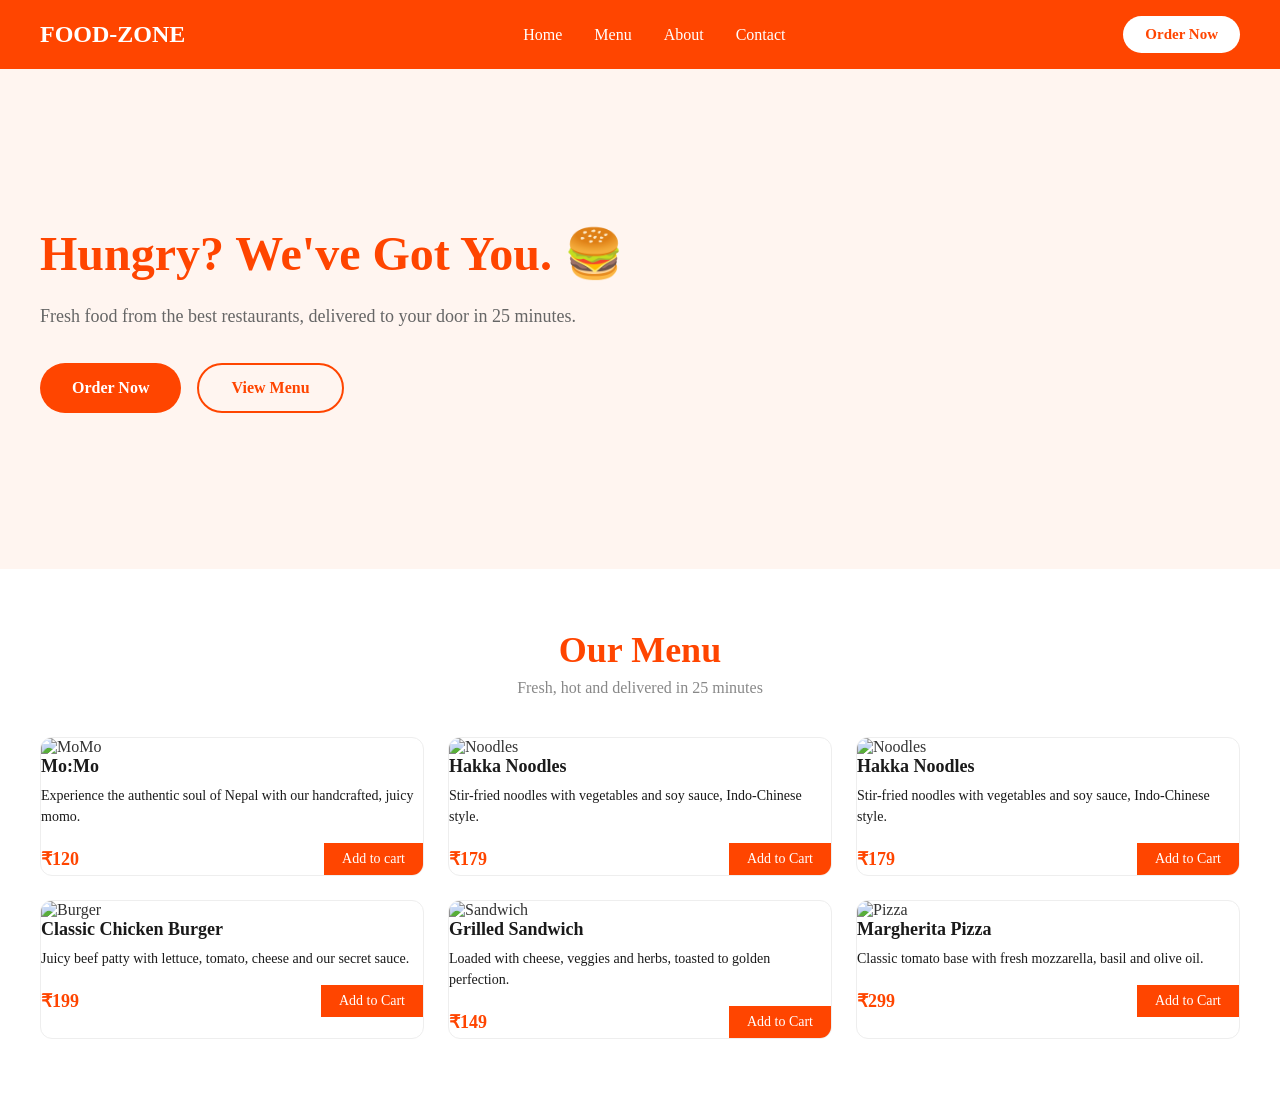
==== index.html @ 961ea73a "Add menu section with responsive food cards" ====
<!DOCTYPE html>
<html lang="en">
<head>
  <meta charset="UTF-8">
  <meta name="viewport" content="width=device-width, initial-scale=1.0">
  <title>Food-Zone</title>
  <link rel="stylesheet" href="css/style.css">
</head>
<body>
  <!--NAVBAR-->
  <nav class="navbar">
    <div class="nav-logo">
      <h1> FOOD-ZONE </h1>
    </div>
    <ul class="nav-links">
      <li><a href="#">Home</a></li>
      <li><a href="#">Menu</a></li>
      <li><a href="#">About</a></li>
      <li><a href="#">Contact</a></li>
    </ul>
    <button class="nav-btn">Order Now</button>
  </nav>
  <!--END NAVBAR-->
  <script src="js/main.js"></script>
<!-- HeroSection -->
<section class="hero">
  <div class="hero-content">
    <h1>Hungry? We've Got You. &#127828;</h1>
    <p>Fresh food from the best restaurants, delivered to your door in 25 minutes.</p>
    <div class="hero-buttons">
      <button class="btn-primary">Order Now</button>
      <button class="btn-secondary">View Menu</button>
    </div>
  </div>
</section>
<!--End Hero-->
<!-- MENU SECTION -->
<section class="menu">
  <div class="menu-header">
    <h2>Our Menu</h2>
    <p>Fresh, hot and delivered in 25 minutes</p>
  </div>

  <div class="menu-grid">

    <div class="card">
      <img src="images\momo.jpeg" alt="MoMo">
      <div class="card-body">
        <h3>Mo:Mo</h3>
        <p>Experience the authentic soul of Nepal with our handcrafted, juicy momo.</p>
        <div class="card-footer">
          <span class="price">₹120</span>
          <button class="card-btn">Add to cart</button>
        </div>
      </div>
    </div>

    <div class="card">
      <img src="images\Vegetable-stir-fry-b669c05.jpg" alt="Noodles">
      <div class="card-body">
        <h3>Hakka Noodles</h3>
        <p>Stir-fried noodles with vegetables and soy sauce, Indo-Chinese style.</p>
        <div class="card-footer">
          <span class="price">₹179</span>
          <button class="card-btn">Add to Cart</button>
        </div>
      </div>
    </div>

    <div class="card">
      <img src="images\One-Pot-Chicken-Alfredo-2.jpg" alt="Noodles">
      <div class="card-body">
        <h3>Hakka Noodles</h3>
        <p>Stir-fried noodles with vegetables and soy sauce, Indo-Chinese style.</p>
        <div class="card-footer">
          <span class="price">₹179</span>
          <button class="card-btn">Add to Cart</button>
        </div>
      </div>
    </div>

    <div class="card">
      <img src="images\Avocado-Chicken-Burgers_9.webp" alt="Burger">
      <div class="card-body">
        <h3>Classic Chicken Burger</h3>
        <p>Juicy beef patty with lettuce, tomato, cheese and our secret sauce.</p>
        <div class="card-footer">
          <span class="price">₹199</span>
          <button class="card-btn">Add to Cart</button>
        </div>
      </div>
    </div>

    <div class="card">
      <img src="images\Veg_Grilled_sandwich.avif" alt="Sandwich">
      <div class="card-body">
        <h3>Grilled Sandwich</h3>
        <p>Loaded with cheese, veggies and herbs, toasted to golden perfection.</p>
        <div class="card-footer">
          <span class="price">₹149</span>
          <button class="card-btn">Add to Cart</button>
        </div>
      </div>
    </div>

    <div class="card">
      <img src="images\mozzarella-pizza-margherita-FT-RECIPE0621-11fa41ceb1a5465d9036a23da87dd3d4.jpg" alt="Pizza">
      <div class="card-body">
        <h3>Margherita Pizza</h3>
        <p>Classic tomato base with fresh mozzarella, basil and olive oil.</p>
        <div class="card-footer">
          <span class="price">₹299</span>
          <button class="card-btn">Add to Cart</button>
        </div>
      </div>
    </div>

</section>
</body>
</html>
---- css/style.css ----
/*-- RESET & BASE--*/
* {
  margin: 0;
  padding: 0;
  box-sizing: border-box;
  font-family: 'Times New Roman', Times, serif;
}
body {
  background-color: #fff;
  color: #333;
}
/*--NAVBAR--*/
.navbar {
  display: flex;
  justify-content: space-between;
  align-items: center;
  padding: 16px 40px;
  background-color: #ff4500;
  box-shadow: 0 2px 8px rgba(0,0,0,0.15);
}
.nav-logo h1{
  color:#fff;
  font-size: 24px;
}
.nav-links{
  list-style: none;
  display: flex;
  gap: 32px;
}
.nav-links a{
  text-decoration: none;
  color: #fff;
  font-size: 16px;
  font-weight: 500;
}
.nav-links a:hover {
  color:#d0fdff;
}
.nav-btn{
  background-color: #fff;
  color: #ff4500;
  border: none;
  padding: 10px 22px;
  border-radius: 25px;
  font-size: 15px;
  font-weight: 700;
  cursor: pointer;
}
.nav-btn:hover{
  background-color: #ffe0d0;
}
/*--Hero Section--*/
.hero{
  background-color: #fff5f0;
  padding: 80px 40px;
  display: flex;
  align-items: center;
  min-height: 500px;
}
.hero-content {
  max-width: 600px;
}
.hero-content h1{
  font-size: 48px;
  color: #ff4500;
  line-height: 1.2;
  margin-bottom: 20px;
}
.hero-content p{
  font-size: 18px;
  color: #666;
  line-height: 1.6;
  margin-bottom: 32px;
}
.hero-buttons{
  display: flex;
  gap: 16px;
  flex-wrap: wrap;
}
.btn-primary{
  background-color: #ff4500;
  color: #fff;
  border: none;
  padding: 14px 32px;
  border-radius: 25px;
  font-size: 16px;
  font-weight: 700;
  cursor: pointer;
}
.btn-primary:hover{
  background-color:#e03d00;
}
.btn-secondary{                               
  background-color: transparent;
  color: #ff4500;
  border: 2px solid #ff4500;
  padding: 14px 32px;                     
  border-radius: 25px;
  font-size: 16px;
  font-weight: 700;
  cursor: pointer;
}
.btn-secondary:hover{
  background-color: #ff4500;
  color: #fff;
}

/* Menu Section */
.menu {
  padding: 60px 40px;
  background-color: #fff;
}

/* Section heading in center */
.menu-header {
  text-align: center;
  margin-bottom: 40px;
}
.menu-header h2{
  font-size: 36px;
  color: #ff4500;
  margin-bottom: 8px;
}
.menu-header p{
  font-size: 16px;
  color:  #888;
}

/* Grid — 3 cards per row */
.menu-grid{
  display: grid;
  grid-template-columns: repeat(3, 1fr);
  gap: 24px;
  /*
    gap: 24px adds space 
    between cards both 
    horizontally and vertically
  */
}

/* Individual card */
.card{
  border: 1px solid #eee;
  border-radius: 12px;
  overflow: hidden;
  /*
    overflow:hidden is important!
    It makes sure the image doesn't
    bleed outside the rounded corners
  */
  transition: transform 0.2s, box-shadow 0.2s;
  /*
    makes the hover 
    smooth instead of instant
  */
}
.card:hover {
  transform: translateY(-6px);
  box-shadow: 0 12px 28px rgba(0,0,0,0.1);
}
.card img {
  width: 100%;
  height: 200px;
  object-fit: cover;
  /*
    object-fit: cover is like 
    background-size: cover but for <img>
    It fills the space without stretching
  */
}
.card body{
  padding: 16px;
}
.card-body h3{
  font-size: 18px;
  color: #1a1a1a;
  margin-bottom: 8px;
}
.card-body p{
  font-size: 14px;
  color: #1a1a1a;
  line-height: 1.5;
  margin-bottom: 16px;
}
/* Price and button sit side by side */
.card-footer {
  display: flex;
  justify-content: space-between;
  align-items: center;
}
.price {
  font-size:18px;
  font-weight: 700;
  color:#ff4500;
}
.card-btn {
  background-color:  #ff4500;
  color: #fff;
  border: none;
  padding: 8px 18px;
  font-size: 14px;
  font-weight: 600
  border-radius: 20px;
  cursor: pointer;
}
.card-btn:hover {
  background-color: #e03d00;
}
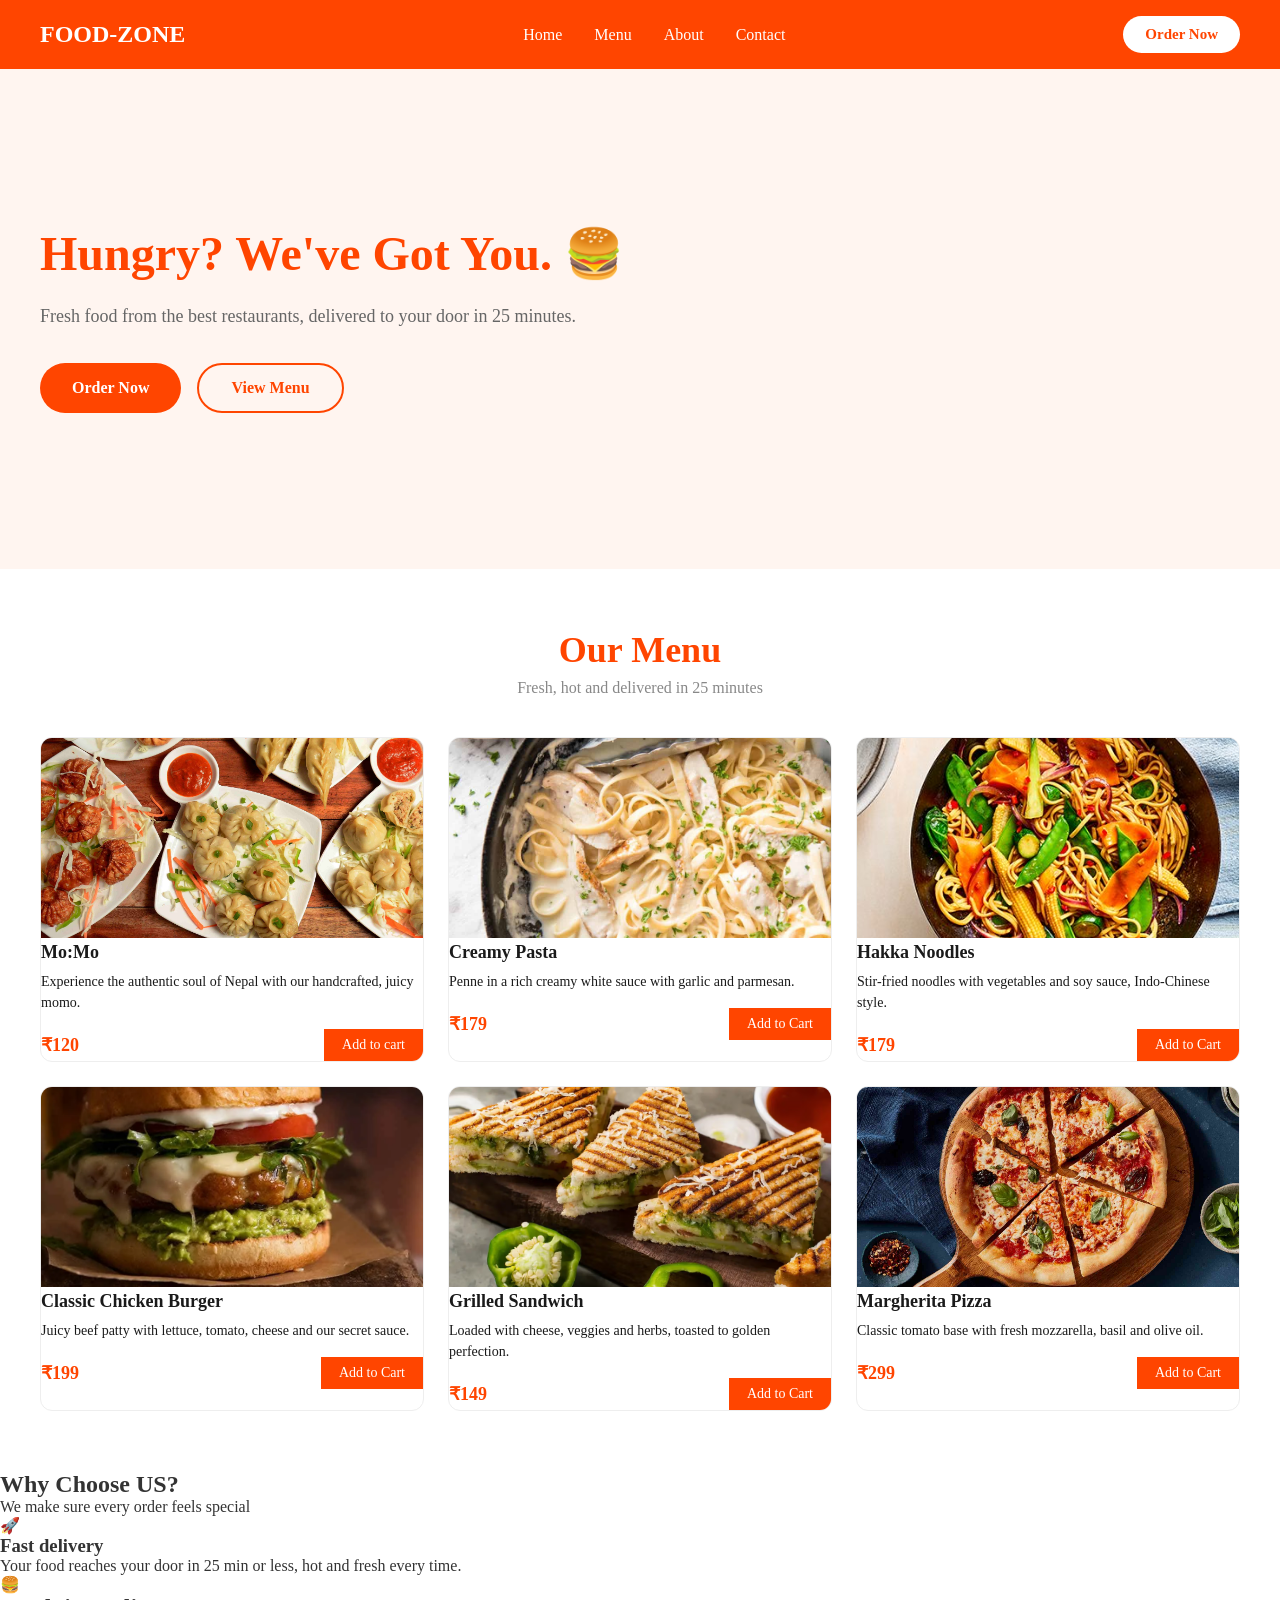
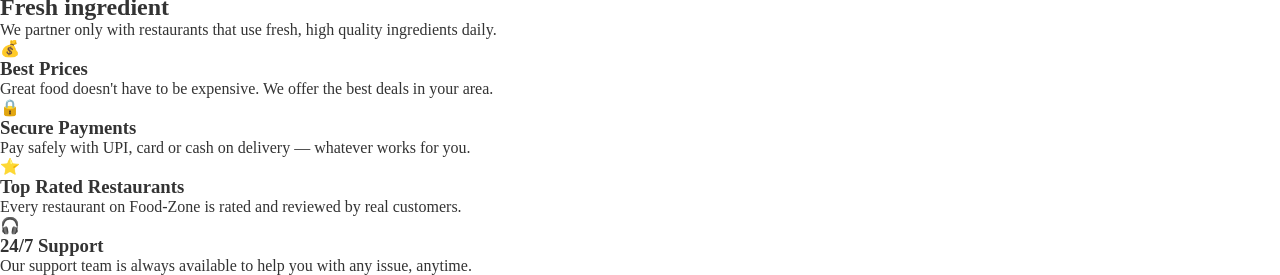
==== commit 36f0946a: "Changes on html src of image" ====
--- a/index.html
+++ b/index.html
@@ -56,7 +56,19 @@
     </div>
 
     <div class="card">
-      <img src="images\Vegetable-stir-fry-b669c05.jpg" alt="Noodles">
+      <img src="images\creamy Pasta.jpg" alt="Noodles">
+      <div class="card-body">
+        <h3>Creamy Pasta</h3>
+        <p>Penne in a rich creamy white sauce with garlic and parmesan.</p>
+        <div class="card-footer">
+          <span class="price">₹179</span>
+          <button class="card-btn">Add to Cart</button>
+        </div>
+      </div>
+    </div>
+
+    <div class="card">
+      <img src="images\hakka Noodles.jpg" alt="Noodles">
       <div class="card-body">
         <h3>Hakka Noodles</h3>
         <p>Stir-fried noodles with vegetables and soy sauce, Indo-Chinese style.</p>
@@ -68,19 +80,7 @@
     </div>
 
     <div class="card">
-      <img src="images\One-Pot-Chicken-Alfredo-2.jpg" alt="Noodles">
-      <div class="card-body">
-        <h3>Hakka Noodles</h3>
-        <p>Stir-fried noodles with vegetables and soy sauce, Indo-Chinese style.</p>
-        <div class="card-footer">
-          <span class="price">₹179</span>
-          <button class="card-btn">Add to Cart</button>
-        </div>
-      </div>
-    </div>
-
-    <div class="card">
-      <img src="images\Avocado-Chicken-Burgers_9.webp" alt="Burger">
+      <img src="images\burger.jpeg" alt="Burger">
       <div class="card-body">
         <h3>Classic Chicken Burger</h3>
         <p>Juicy beef patty with lettuce, tomato, cheese and our secret sauce.</p>
@@ -92,7 +92,7 @@
     </div>
 
     <div class="card">
-      <img src="images\Veg_Grilled_sandwich.avif" alt="Sandwich">
+      <img src="images\sandwich.jpeg" alt="Sandwich">
       <div class="card-body">
         <h3>Grilled Sandwich</h3>
         <p>Loaded with cheese, veggies and herbs, toasted to golden perfection.</p>
@@ -104,7 +104,7 @@
     </div>
 
     <div class="card">
-      <img src="images\mozzarella-pizza-margherita-FT-RECIPE0621-11fa41ceb1a5465d9036a23da87dd3d4.jpg" alt="Pizza">
+      <img src="images\pizza.jpeg" alt="Pizza">
       <div class="card-body">
         <h3>Margherita Pizza</h3>
         <p>Classic tomato base with fresh mozzarella, basil and olive oil.</p>
@@ -114,7 +114,53 @@
         </div>
       </div>
     </div>
+</section>
+<!--FEATURES SECTION-->
+  <section class="features">
+    <div class="features-header">
+      <h2>Why Choose US?</h2>
+      <p>We make sure every order feels special</p>
+    </div>
 
-</section>
+    <div class="features-grid">
+
+      <div class="features-box">
+        <div class="features-icon">🚀</div>
+        <h3>Fast delivery</h3>
+        <p>Your food reaches your door in 25 min or less, hot and fresh every time.</p>
+      </div>
+
+      <div class="features-box">
+        <div class="features-icon">🍔</div>
+        <h2>Fresh ingredient</h2>
+        <p>We partner only with restaurants that use fresh, high quality ingredients daily.</p>
+      </div>
+      
+    <div class="feature-box">
+      <div class="feature-icon">💰</div>
+      <h3>Best Prices</h3>
+      <p>Great food doesn't have to be expensive. We offer the best deals in your area.</p>
+    </div>
+
+    <div class="feature-box">
+      <div class="feature-icon">🔒</div>
+      <h3>Secure Payments</h3>
+      <p>Pay safely with UPI, card or cash on delivery — whatever works for you.</p>
+    </div>
+
+    <div class="feature-box">
+      <div class="feature-icon">⭐</div>
+      <h3>Top Rated Restaurants</h3>
+      <p>Every restaurant on Food-Zone is rated and reviewed by real customers.</p>
+    </div>
+    
+    <div class="feature-box">
+      <div class="feature-icon">🎧</div>
+      <h3>24/7 Support</h3>
+      <p>Our support team is always available to help you with any issue, anytime.</p>
+    </div>
+
+    </div>
+  </section>
 </body>
 </html> 
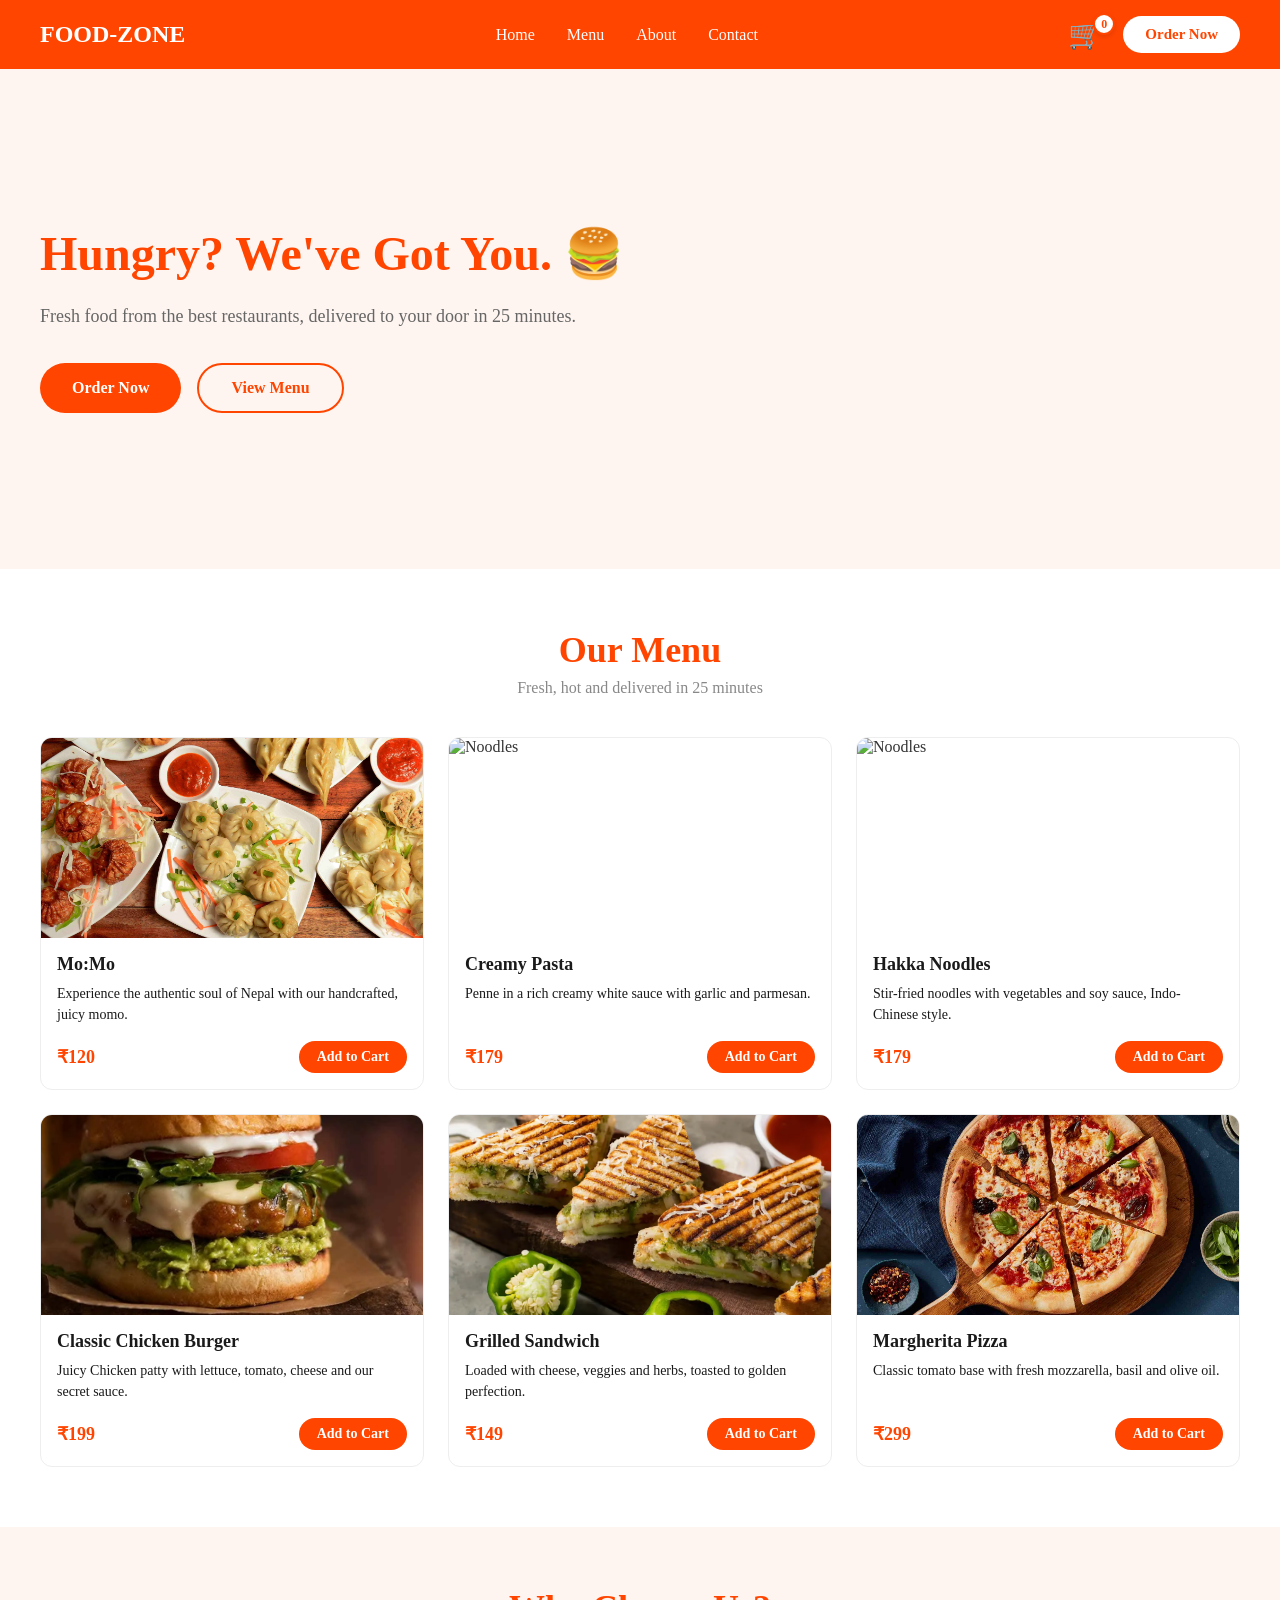
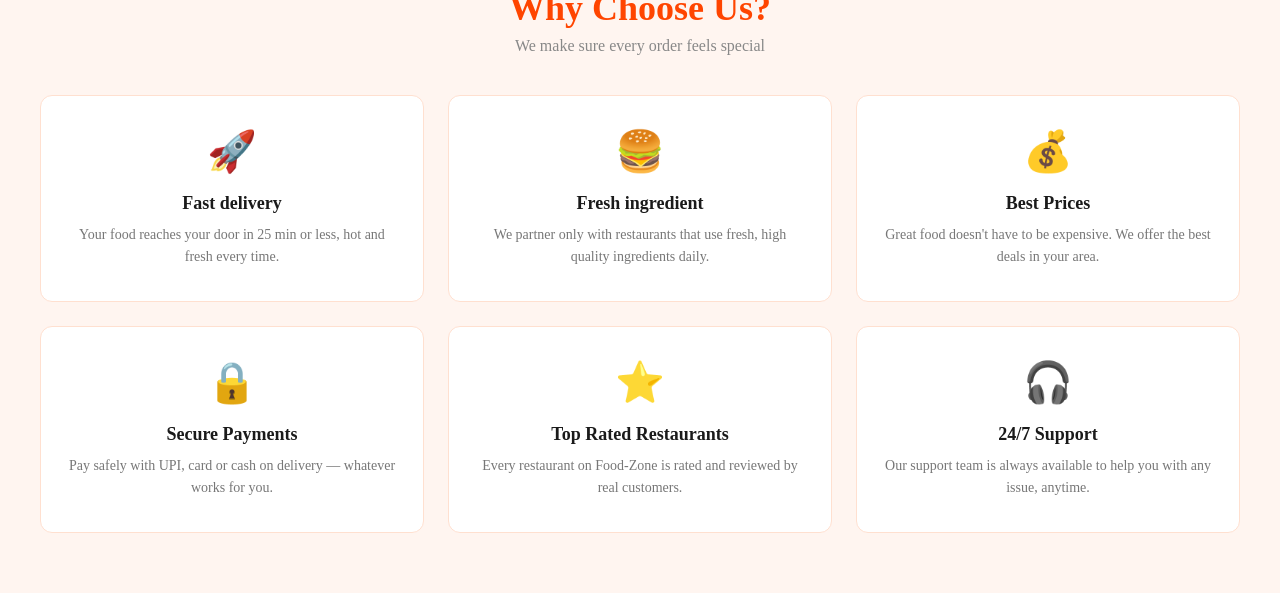
==== commit 8ef25016: "Added Cart Icon and fixed responsive issue" ====
--- a/index.html
+++ b/index.html
@@ -18,10 +18,16 @@
       <li><a href="#">About</a></li>
       <li><a href="#">Contact</a></li>
     </ul>
-    <button class="nav-btn">Order Now</button>
+    <div class="nav-actions">
+      <div class="nav-cart">
+        <span class="cart-icon">🛒</span>
+        <span class="cart-count">0</span>
+      </div>
+      <button class="nav-btn">Order Now</button>
+    </div>
   </nav>
   <!--END NAVBAR-->
-  <script src="js/main.js"></script>
+
 <!-- HeroSection -->
 <section class="hero">
   <div class="hero-content">
@@ -44,19 +50,19 @@
   <div class="menu-grid">
 
     <div class="card">
-      <img src="images\momo.jpeg" alt="MoMo">
+      <img src="images/momo.jpeg" alt="MoMo">
       <div class="card-body">
         <h3>Mo:Mo</h3>
         <p>Experience the authentic soul of Nepal with our handcrafted, juicy momo.</p>
         <div class="card-footer">
           <span class="price">₹120</span>
-          <button class="card-btn">Add to cart</button>
+          <button class="card-btn">Add to Cart</button>
         </div>
       </div>
     </div>
 
     <div class="card">
-      <img src="images\creamy Pasta.jpg" alt="Noodles">
+      <img src="images/Creamy-Pasta.jpg" alt="Noodles">
       <div class="card-body">
         <h3>Creamy Pasta</h3>
         <p>Penne in a rich creamy white sauce with garlic and parmesan.</p>
@@ -68,7 +74,7 @@
     </div>
 
     <div class="card">
-      <img src="images\hakka Noodles.jpg" alt="Noodles">
+      <img src="images/Hakka-Noodles.jpg" alt="Noodles">
       <div class="card-body">
         <h3>Hakka Noodles</h3>
         <p>Stir-fried noodles with vegetables and soy sauce, Indo-Chinese style.</p>
@@ -80,10 +86,10 @@
     </div>
 
     <div class="card">
-      <img src="images\burger.jpeg" alt="Burger">
+      <img src="images/burger.jpeg" alt="Burger">
       <div class="card-body">
         <h3>Classic Chicken Burger</h3>
-        <p>Juicy beef patty with lettuce, tomato, cheese and our secret sauce.</p>
+        <p>Juicy Chicken patty with lettuce, tomato, cheese and our secret sauce.</p>
         <div class="card-footer">
           <span class="price">₹199</span>
           <button class="card-btn">Add to Cart</button>
@@ -92,7 +98,7 @@
     </div>
 
     <div class="card">
-      <img src="images\sandwich.jpeg" alt="Sandwich">
+      <img src="images/sandwich.jpeg" alt="Sandwich">
       <div class="card-body">
         <h3>Grilled Sandwich</h3>
         <p>Loaded with cheese, veggies and herbs, toasted to golden perfection.</p>
@@ -104,7 +110,7 @@
     </div>
 
     <div class="card">
-      <img src="images\pizza.jpeg" alt="Pizza">
+      <img src="images/pizza.jpeg" alt="Pizza">
       <div class="card-body">
         <h3>Margherita Pizza</h3>
         <p>Classic tomato base with fresh mozzarella, basil and olive oil.</p>
@@ -114,25 +120,26 @@
         </div>
       </div>
     </div>
+  </div> 
 </section>
 <!--FEATURES SECTION-->
   <section class="features">
     <div class="features-header">
-      <h2>Why Choose US?</h2>
+      <h2>Why Choose Us?</h2>
       <p>We make sure every order feels special</p>
     </div>
 
     <div class="features-grid">
 
-      <div class="features-box">
-        <div class="features-icon">🚀</div>
+      <div class="feature-box">
+        <div class="feature-icon">🚀</div>
         <h3>Fast delivery</h3>
         <p>Your food reaches your door in 25 min or less, hot and fresh every time.</p>
       </div>
 
-      <div class="features-box">
-        <div class="features-icon">🍔</div>
-        <h2>Fresh ingredient</h2>
+      <div class="feature-box">
+        <div class="feature-icon">🍔</div>
+        <h3>Fresh ingredient</h3>
         <p>We partner only with restaurants that use fresh, high quality ingredients daily.</p>
       </div>
       
@@ -162,5 +169,6 @@
 
     </div>
   </section>
+  <script src="js/main.js"></script>
 </body>
 </html> 
--- a/css/style.css
+++ b/css/style.css
@@ -49,6 +49,44 @@
 }
 .nav-btn:hover{
   background-color: #ffe0d0;
+}
+/* Cart icon in navbar */
+.nav-actions {
+  display: flex;
+  align-items: center;
+  gap: 20px;               /* comfortable space between cart and button */
+}
+
+.nav-cart {
+  position: relative;       /* anchor for absolute badge */
+  display: flex;
+  align-items: center;
+  cursor: pointer;
+}
+
+.cart-icon {
+  font-size: 28px;          /* larger, more prominent basket */
+  line-height: 1;
+}
+
+.cart-count {
+  position: absolute;
+  top: -8px;
+  right: -12px;
+  background-color: #fff;
+  color: #ff4500;
+  font-size: 12px;
+  font-weight: 700;
+  min-width: 22px;
+  height: 22px;
+  padding: 0 5px;
+  border-radius: 50%;       /* perfect circle */
+  display: flex;
+  align-items: center;
+  justify-content: center;
+  box-shadow: 0 2px 4px rgba(0, 0, 0, 0.1);
+  border: 2px solid #ff4500; /* ties in with brand color */
+  line-height: 1;
 }
 /*--Hero Section--*/
 .hero{
@@ -140,21 +178,16 @@
 }
 
 /* Individual card */
-.card{
+.card {
+  display: flex;
+  flex-direction: column;
+  height: 100%;          /* ensures all cards stretch to same height in grid row */
   border: 1px solid #eee;
   border-radius: 12px;
   overflow: hidden;
-  /*
-    overflow:hidden is important!
-    It makes sure the image doesn't
-    bleed outside the rounded corners
-  */
   transition: transform 0.2s, box-shadow 0.2s;
-  /*
-    makes the hover 
-    smooth instead of instant
-  */
-}
+}
+
 .card:hover {
   transform: translateY(-6px);
   box-shadow: 0 12px 28px rgba(0,0,0,0.1);
@@ -169,7 +202,11 @@
     It fills the space without stretching
   */
 }
-.card body{
+/* Let the card body take up remaining space and push footer down */
+.card-body {
+  display: flex;
+  flex-direction: column;
+  flex: 1;               /* expands to fill leftover vertical space */
   padding: 16px;
 }
 .card-body h3{
@@ -177,17 +214,20 @@
   color: #1a1a1a;
   margin-bottom: 8px;
 }
-.card-body p{
+/* Description paragraph can grow, but footer stays at bottom */
+.card-body p {
+  flex: 1;               /* allows paragraph to expand, pushing footer to end */
   font-size: 14px;
   color: #1a1a1a;
   line-height: 1.5;
   margin-bottom: 16px;
 }
-/* Price and button sit side by side */
+/* Footer stays anchored at bottom */
 .card-footer {
   display: flex;
   justify-content: space-between;
   align-items: center;
+  margin-top: auto;       /* extra safety to keep at bottom */
 }
 .price {
   font-size:18px;
@@ -200,10 +240,151 @@
   border: none;
   padding: 8px 18px;
   font-size: 14px;
-  font-weight: 600
+  font-weight: 600;
   border-radius: 20px;
   cursor: pointer;
 }
 .card-btn:hover {
   background-color: #e03d00;
 }
+/*Features- Section */
+.features {
+  background-color: #fff5f0;
+  padding: 60px 40px;
+}
+.features-header {
+  text-align: center;
+  margin-bottom: 40px;
+}
+.features-header h2 {
+  font-size: 36px;
+  color:  #ff4500;
+  margin-bottom: 8px;
+}
+.features-header p{
+  font-size: 16px;
+  color: #888;
+}
+/* Grid — 3 feature boxes per row */
+.features-grid {
+  display: grid;
+  grid-template-columns: repeat(3, 1fr);
+  gap:24px;
+}
+/* Individual feature box */
+.feature-box{
+  background-color:#fff;
+  border-radius: 12px;
+  padding: 32px 24px;
+  text-align: center;
+  border: 1px solid #ffe0d0;
+  transition: transform 0.2s, box-shadow 0.2s;
+}
+.feature-box:hover {
+  transform: translateY(-6px);
+  box-shadow: 0px 12px 28px rgba(0,0,0,0.08);
+}
+/* Big emoji icon */
+.feature-icon {
+  font-size: 40px;
+  margin-bottom: 18px;
+}
+.feature-box h3{
+  font-size: 18px;
+  color: #1a1a1a;
+  margin-bottom: 10px;
+  font-weight: 700;
+}
+.feature-box p{
+  font-size: 14px;
+  line-height: 1.6;
+  color: #777;
+}
+/* =============================================
+   RESPONSIVE — ALL MEDIA QUERIES IN ONE PLACE
+============================================= */
+/* TABLET */
+@media (max-width: 1024px) {
+
+  /* tighten navbar padding on smaller screens */
+  .navbar { padding: 14px 24px; }
+  .nav-links { gap: 20px; }
+  .nav-cart {
+    display: flex;  /* keep cart visible on mobile even when nav links hide */
+  }
+  .cart-icon {
+    font-size: 20px;  /* slightly smaller on mobile */
+  }
+  
+  /* reduce hero padding and font size */
+  .hero { padding: 60px 30px; }
+  .hero-content h1 { font-size: 38px; }
+
+  /* menu becomes 2 columns instead of 3 */
+  .menu { padding: 50px 30px; }
+  .menu-grid { grid-template-columns: repeat(2, 1fr); }
+
+  /* features becomes 2 columns instead of 3 */
+  .features { padding: 50px 30px; }
+  .features-grid { grid-template-columns: repeat(2, 1fr); }
+}
+
+
+/* MOBILE */
+@media (max-width: 768px) {
+
+  /* less padding on navbar */
+  .navbar { padding: 14px 20px; }
+
+  /* hide nav links on mobile — no space for them */
+  .nav-links { display: none; }
+  .nav-btn { display: none; }
+  .nav-logo h1 { font-size: 20px; }
+
+  /* hero gets smaller padding and font */
+  .hero { padding: 50px 20px; min-height: auto; }
+  .hero-content h1 { font-size: 30px; }
+  .hero-content p { font-size: 15px; }
+
+  /* buttons stack vertically instead of side by side */
+  .hero-buttons { flex-direction: column; gap: 12px; }
+  .btn-primary, .btn-secondary { width: 100%; text-align: center; }
+
+  /* menu becomes 1 column */
+  .menu { padding: 40px 20px; }
+  .menu-header h2 { font-size: 26px; }
+  .menu-grid { grid-template-columns: 1fr; }
+
+  /* features becomes 1 column */
+  .features { padding: 40px 20px; }
+  .features-header h2 { font-size: 26px; }
+  .features-grid { grid-template-columns: 1fr; }
+    .cart-icon {
+      font-size: 24px;
+    }
+    .cart-count {
+      min-width: 20px;
+      height: 20px;
+      font-size: 11px;
+      top: -6px;
+      right: -10px;
+    }
+  }
+
+
+/* SMALL PHONES */
+@media (max-width: 480px) {
+
+  /* even smaller font for tiny screens */
+  .hero-content h1 { font-size: 24px; }
+  .hero-content p { font-size: 14px; }
+
+  /* shorter card image on tiny phones */
+  .card img { height: 160px; }
+  .card-body h3 { font-size: 16px; }
+
+  /* slightly smaller emoji and less padding */
+  .feature-icon { font-size: 32px; }
+  .feature-box { padding: 24px 16px; }
+  .feature-box h3 { font-size: 16px; }
+}
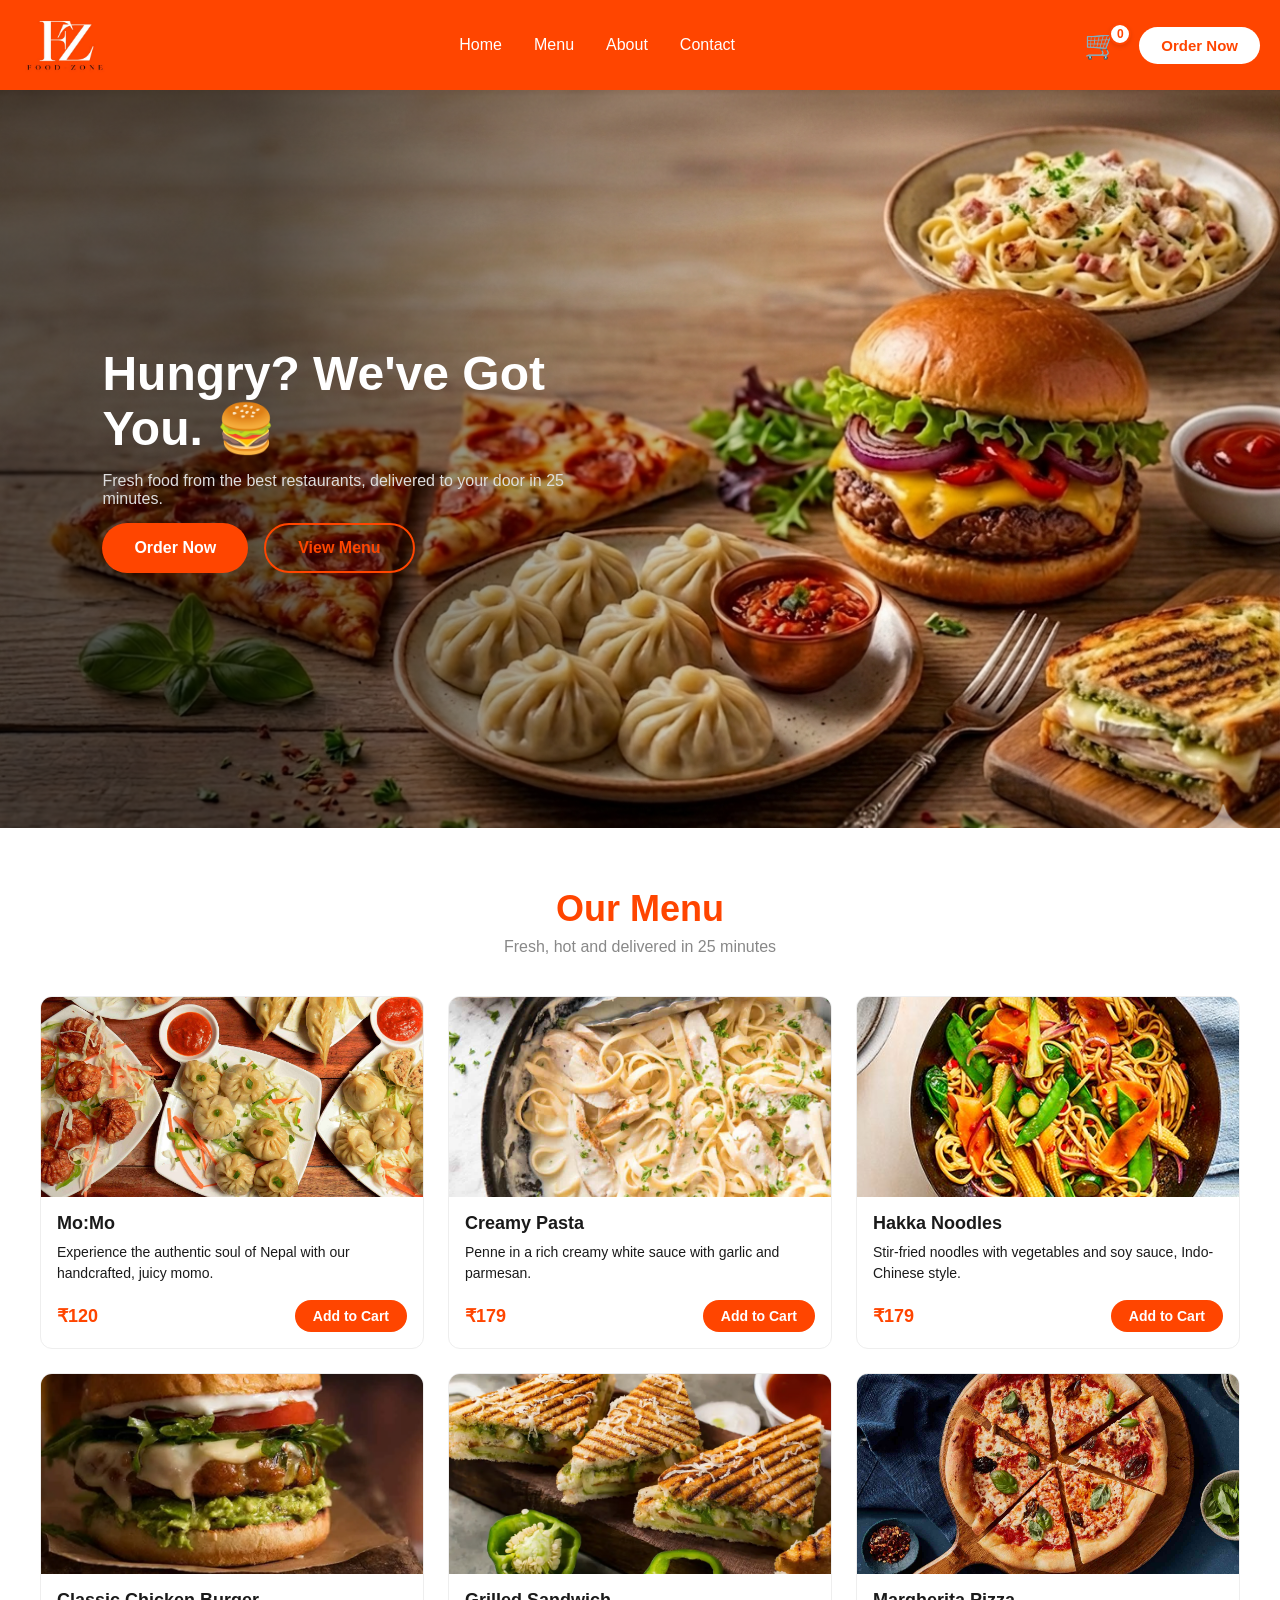
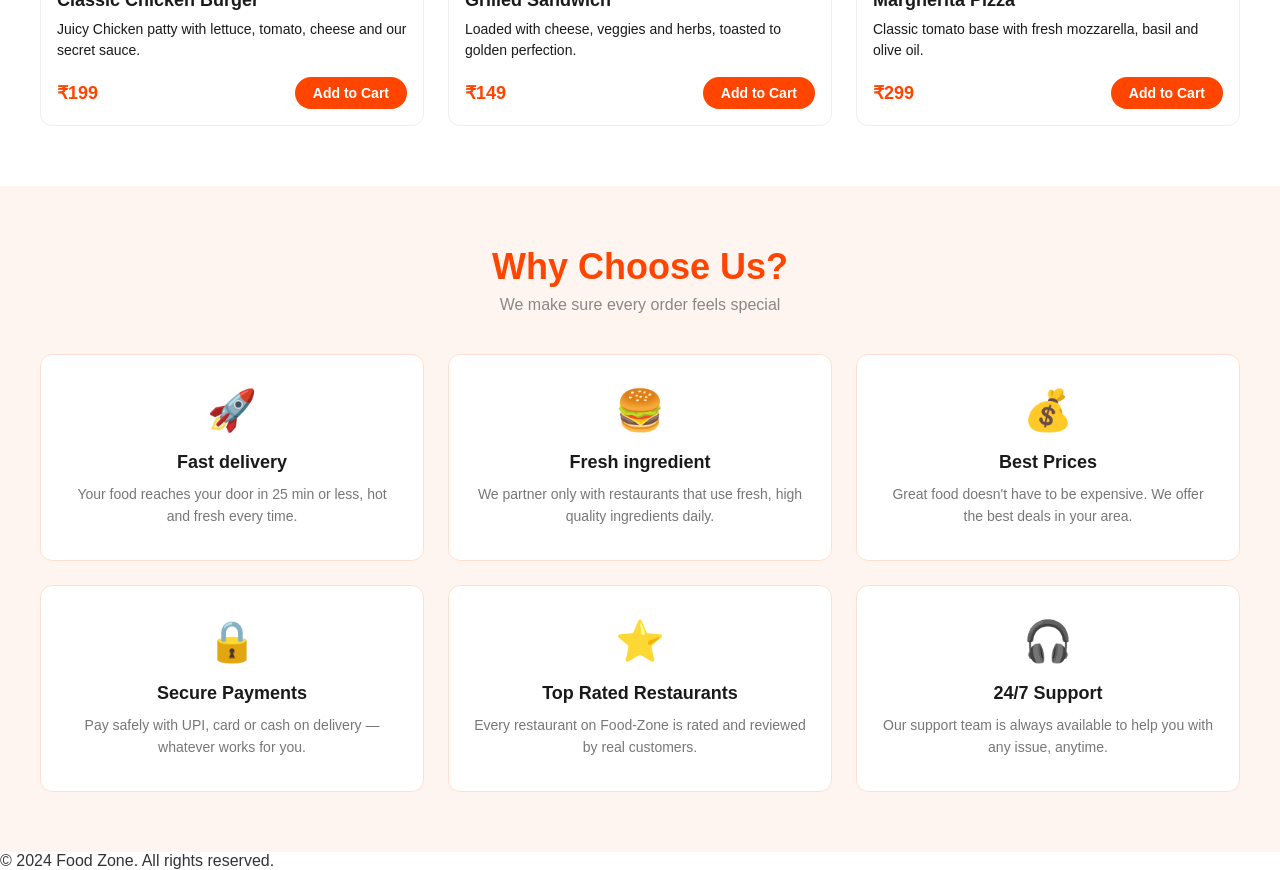
==== commit 5bfac053: "Added background image and fixes items image" ====
--- a/index.html
+++ b/index.html
@@ -10,7 +10,8 @@
   <!--NAVBAR-->
   <nav class="navbar">
     <div class="nav-logo">
-      <h1> FOOD-ZONE </h1>
+      <img src="images/Logo.jpeg">
+      <!-- <h1 > FOOD-ZONE </h1> -->
     </div>
     <ul class="nav-links">
       <li><a href="#">Home</a></li>
@@ -169,6 +170,9 @@
 
     </div>
   </section>
+  <footer>
+    <p>© 2024 Food Zone. All rights reserved.</p>
+  </footer>
   <script src="js/main.js"></script>
 </body>
 </html> 
--- a/css/style.css
+++ b/css/style.css
@@ -1,10 +1,9 @@
-
 /*-- RESET & BASE--*/
 * {
   margin: 0;
   padding: 0;
   box-sizing: border-box;
-  font-family: 'Times New Roman', Times, serif;
+  font-family: 'Segoe UI', sans-serif;
 }
 body {
   background-color: #fff;
@@ -15,13 +14,20 @@
   display: flex;
   justify-content: space-between;
   align-items: center;
-  padding: 16px 40px;
+  padding: 10px 20px;
   background-color: #ff4500;
   box-shadow: 0 2px 8px rgba(0,0,0,0.15);
+  height: 90px;
 }
 .nav-logo h1{
   color:#fff;
   font-size: 24px;
+  height: 40px;
+}
+
+.nav-logo img{
+  height: 80px;
+  width:90px;
 }
 .nav-links{
   list-style: none;
@@ -89,27 +95,44 @@
   line-height: 1;
 }
 /*--Hero Section--*/
-.hero{
-  background-color: #fff5f0;
-  padding: 80px 40px;
-  display: flex;
-  align-items: center;
-  min-height: 500px;
+.hero {
+  min-height: 82vh;            /*flexible, not rigid */
+  display: flex;
+  align-items: center;
+  padding: 0 8%;
+  background-image: url("../images/hero-food.png");
+  background-size: cover;
+  background-position: center center;
+  background-repeat: no-repeat;
+  position: relative;
+}
+
+.hero::before {
+  content: "";
+  position: absolute;
+  inset: 0;
+  background: linear-gradient(
+    to right,
+    rgba(0, 0, 0, 0.65) 20%,
+    rgba(0, 0, 0, 0.3)  45%,
+    rgba(0, 0, 0, 0)    70%
+  );
+  z-index: 0;         /*stacking control */
 }
 .hero-content {
-  max-width: 600px;
-}
-.hero-content h1{
+  position: relative;
+  z-index: 2;
+  color: white;
+  max-width: 500px;
+}
+.hero-content h1 {
   font-size: 48px;
-  color: #ff4500;
-  line-height: 1.2;
-  margin-bottom: 20px;
-}
-.hero-content p{
-  font-size: 18px;
-  color: #666;
-  line-height: 1.6;
-  margin-bottom: 32px;
+  font-weight: bold;
+}
+
+.hero-content p {
+  margin: 15px 0;
+  color: #ddd;
 }
 .hero-buttons{
   display: flex;
@@ -138,6 +161,7 @@
   font-size: 16px;
   font-weight: 700;
   cursor: pointer;
+  transition: all 0.3s ease;
 }
 .btn-secondary:hover{
   background-color: #ff4500;
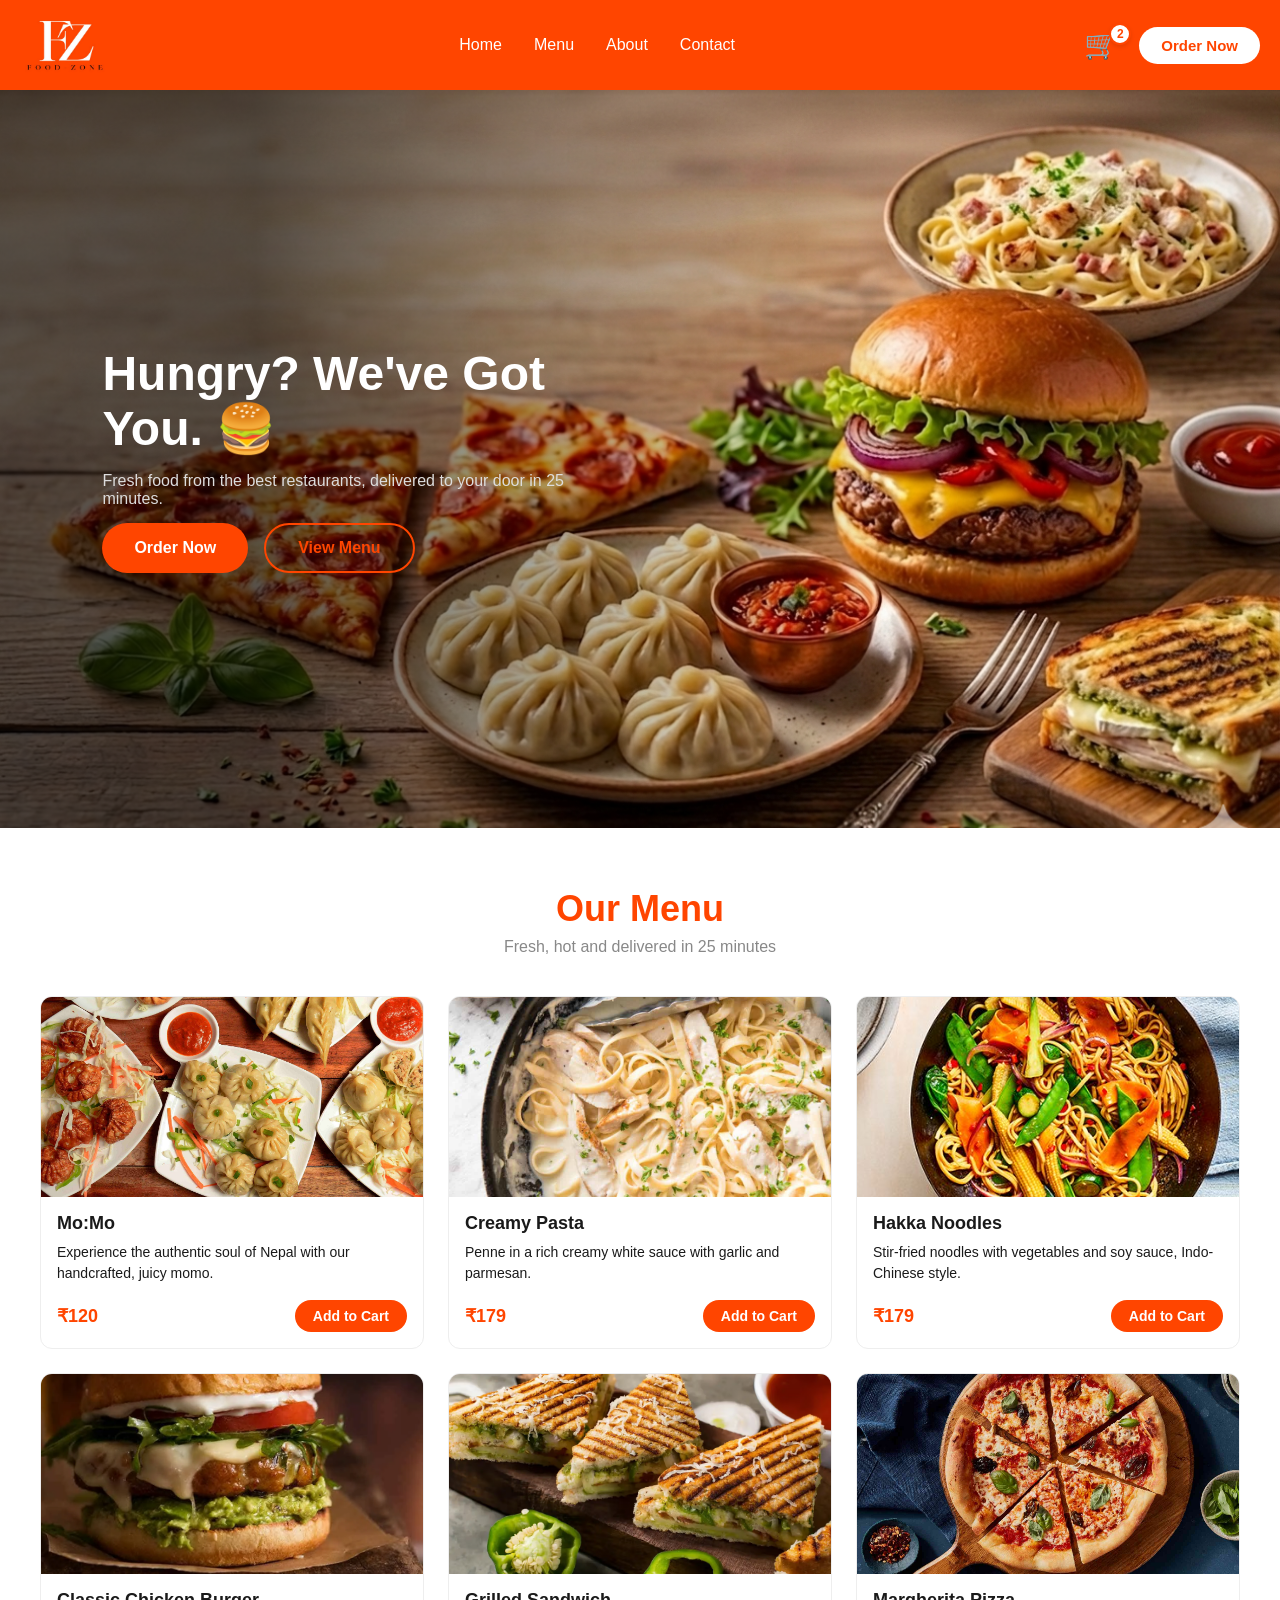
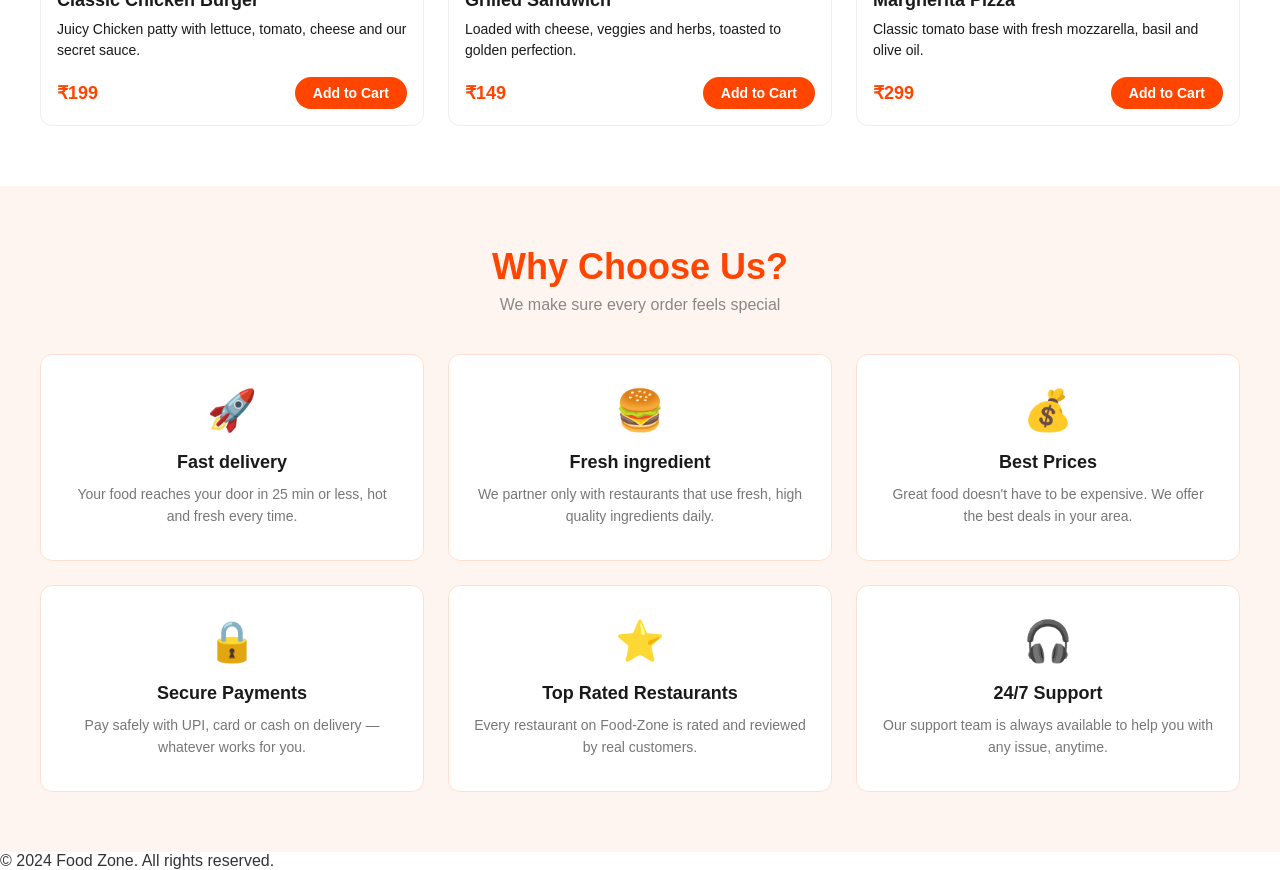
==== commit 0fb91039: "updating cart number" ====
--- a/index.html
+++ b/index.html
@@ -22,7 +22,7 @@
     <div class="nav-actions">
       <div class="nav-cart">
         <span class="cart-icon">🛒</span>
-        <span class="cart-count">0</span>
+        <span class="cart-count">2</span>
       </div>
       <button class="nav-btn">Order Now</button>
     </div>
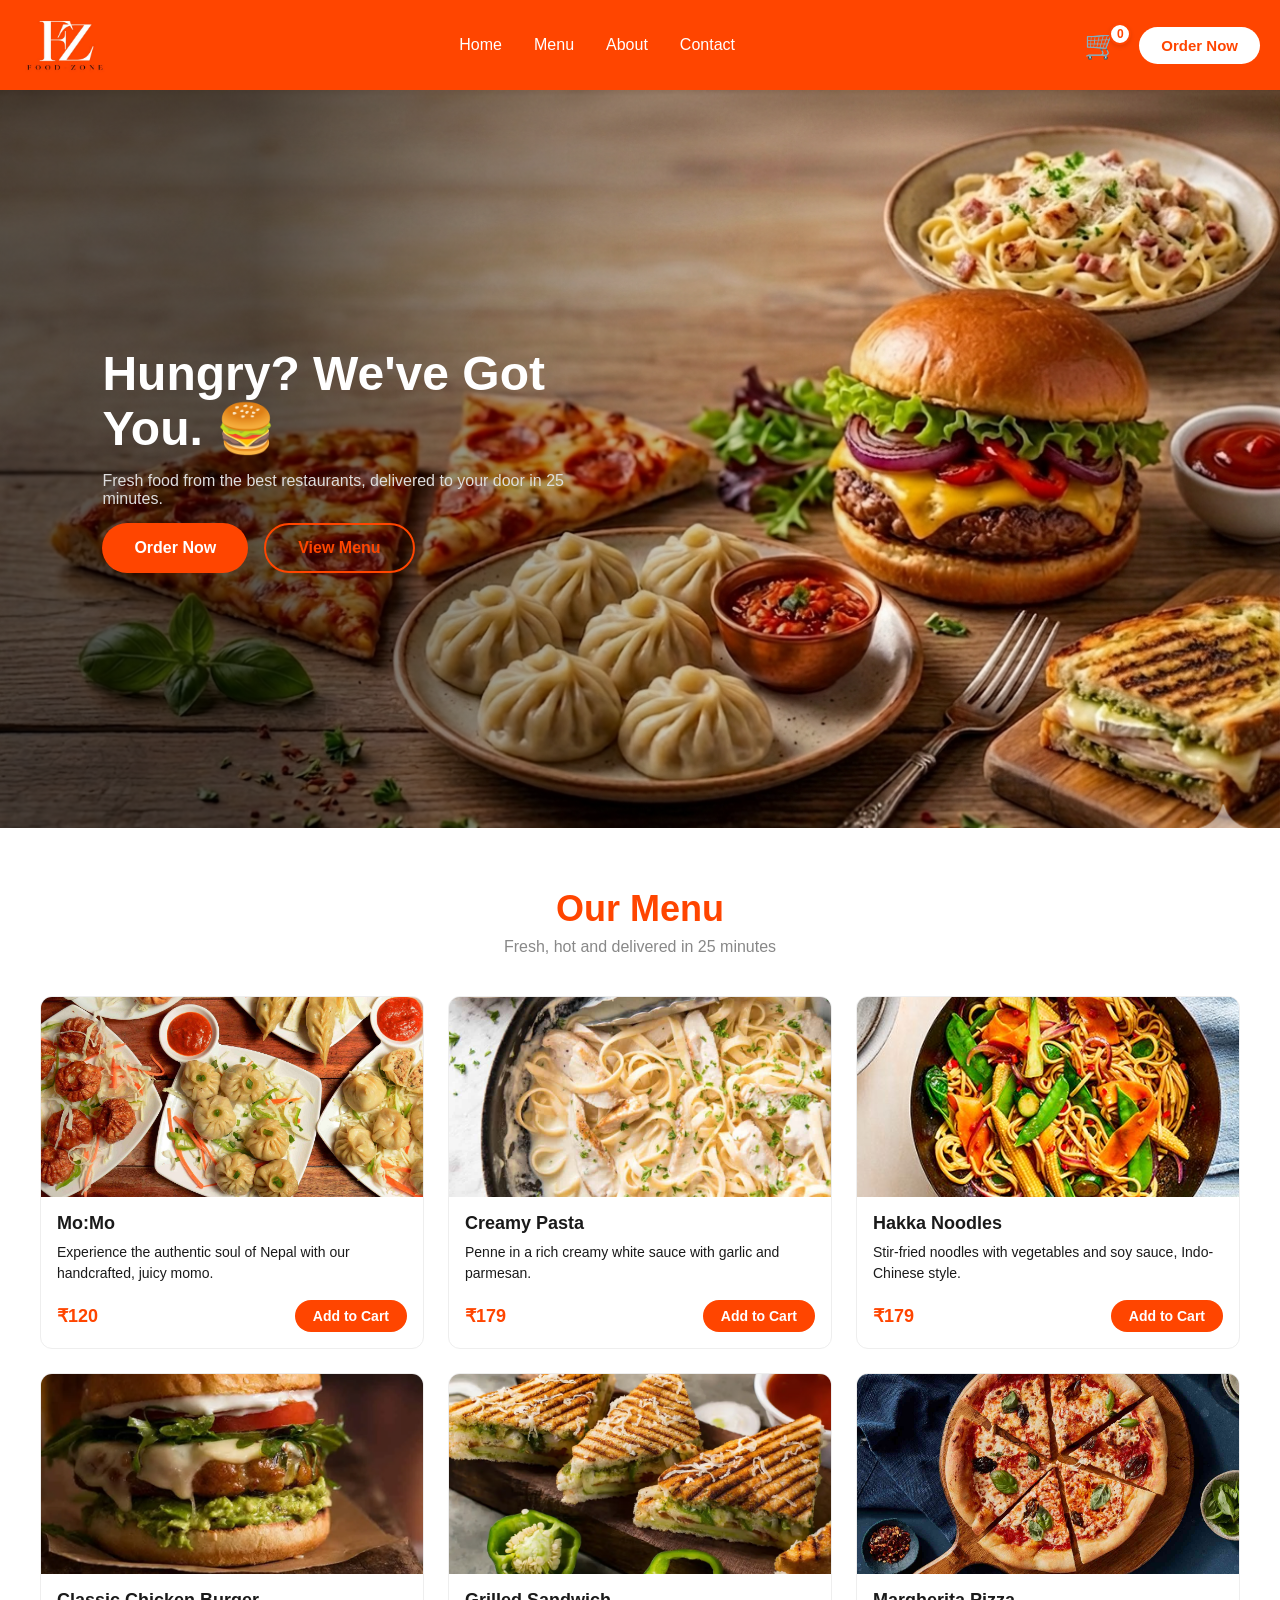
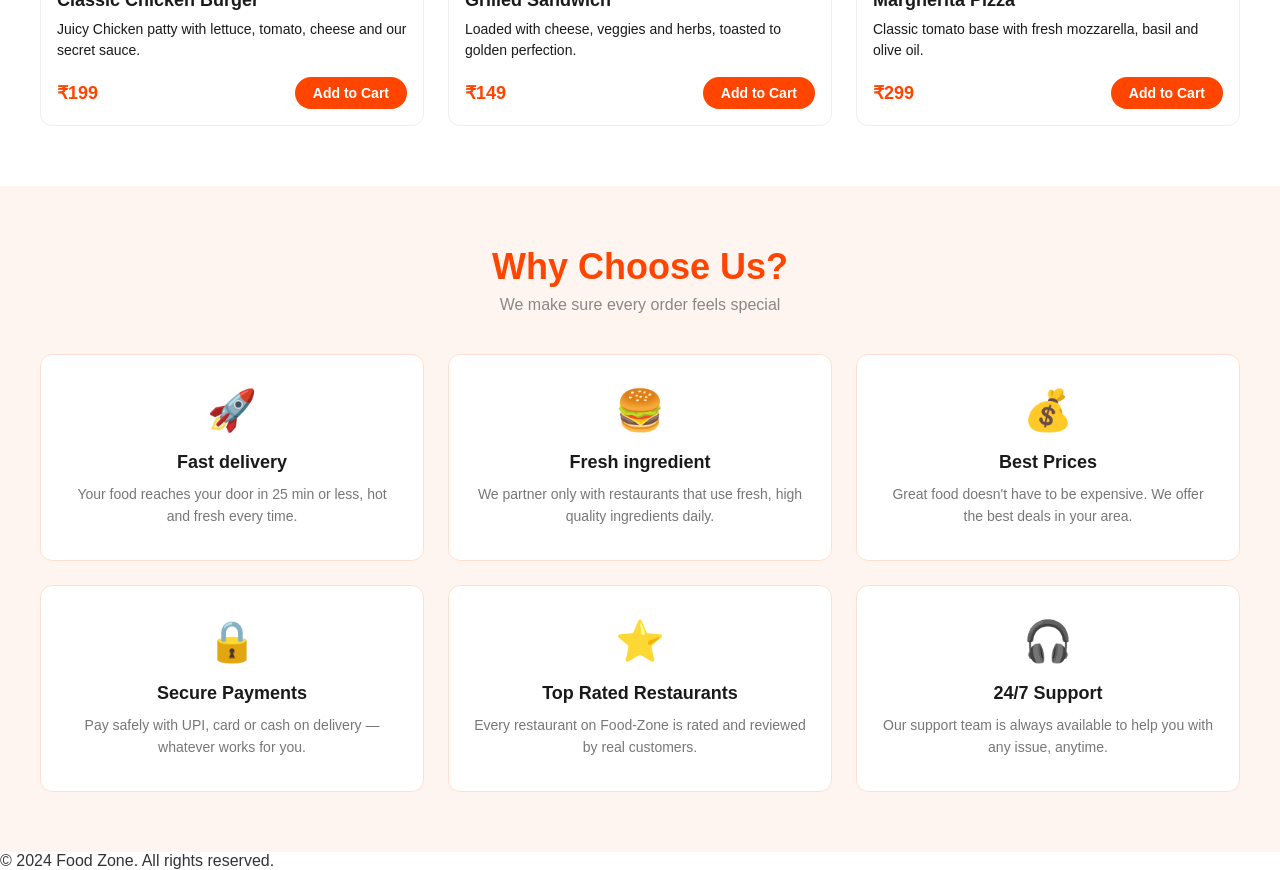
==== commit 89cb10dd: "Revert "updating cart number (#2)" This reverts commit 7d52cedcf5789fd5db37bc1a3f9154b59d6e8ed6." ====
--- a/index.html
+++ b/index.html
@@ -22,7 +22,7 @@
     <div class="nav-actions">
       <div class="nav-cart">
         <span class="cart-icon">🛒</span>
-        <span class="cart-count">2</span>
+        <span class="cart-count">0</span>
       </div>
       <button class="nav-btn">Order Now</button>
     </div>
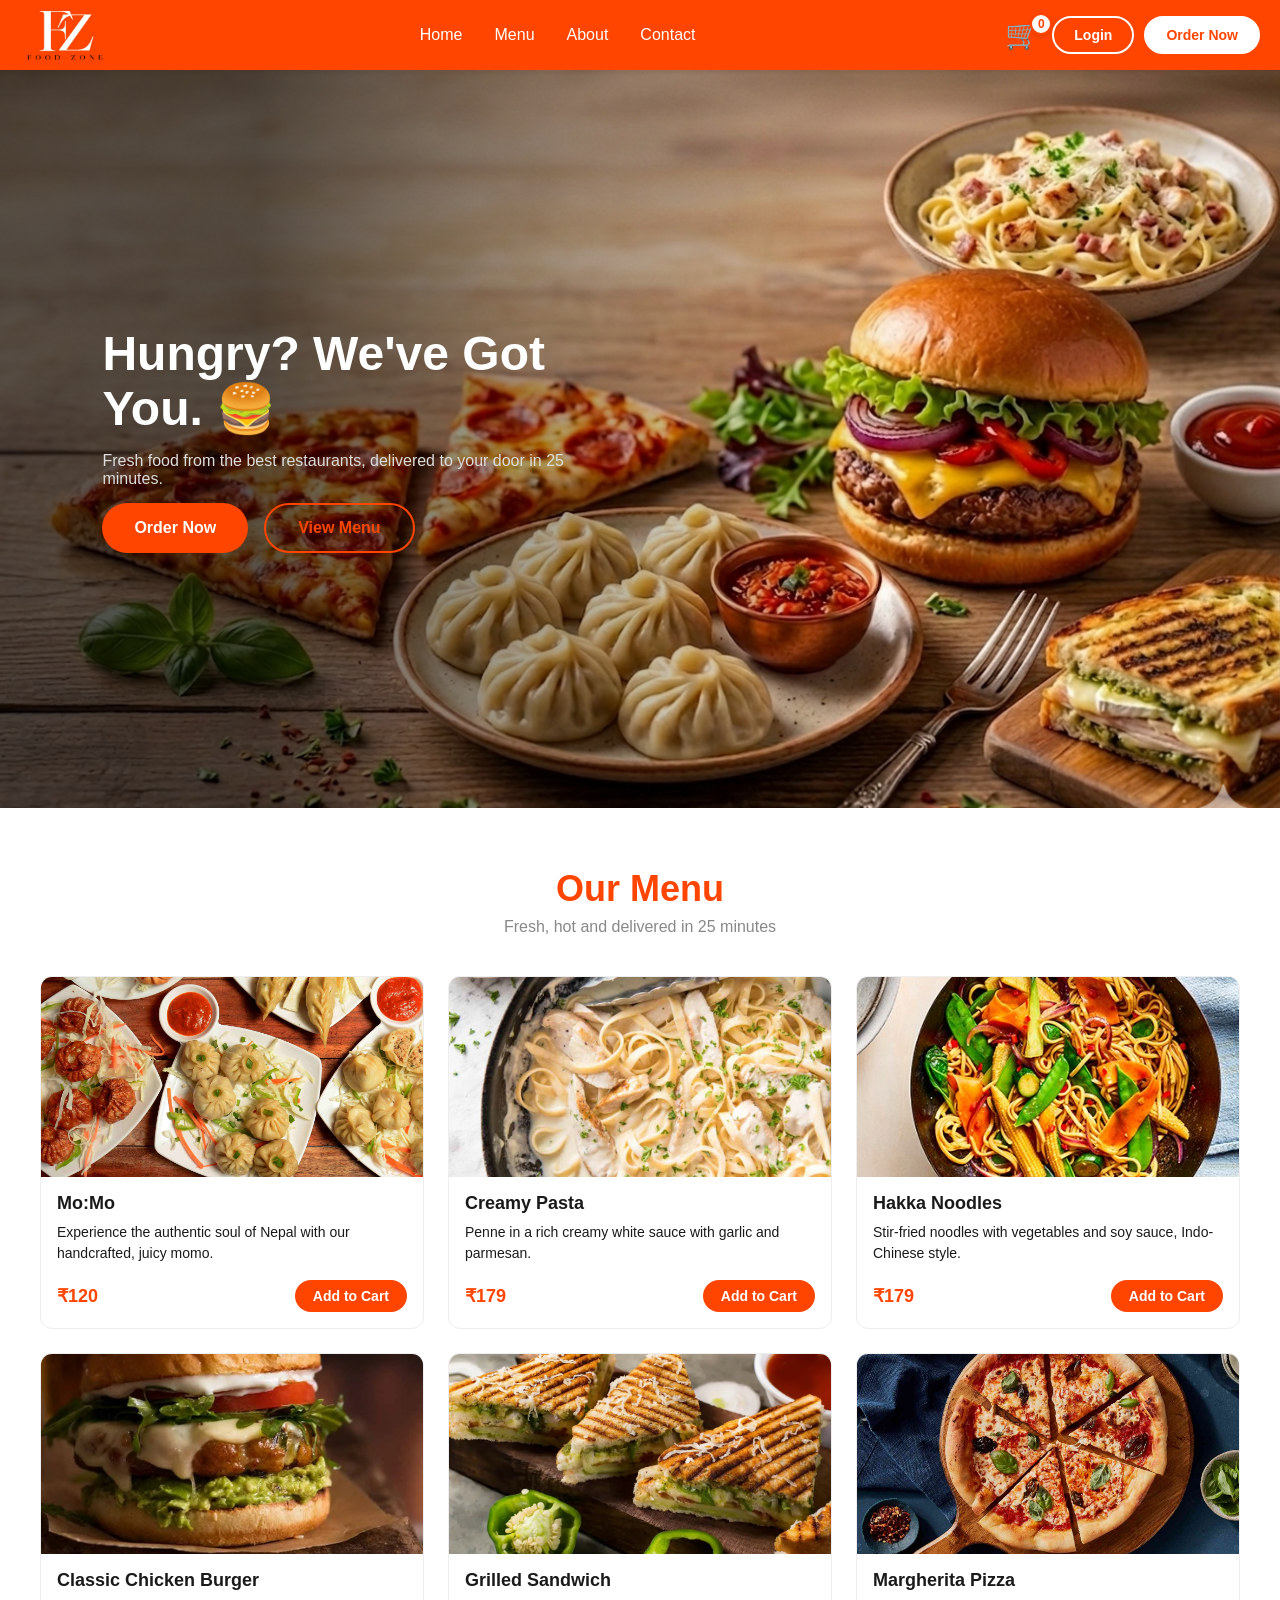
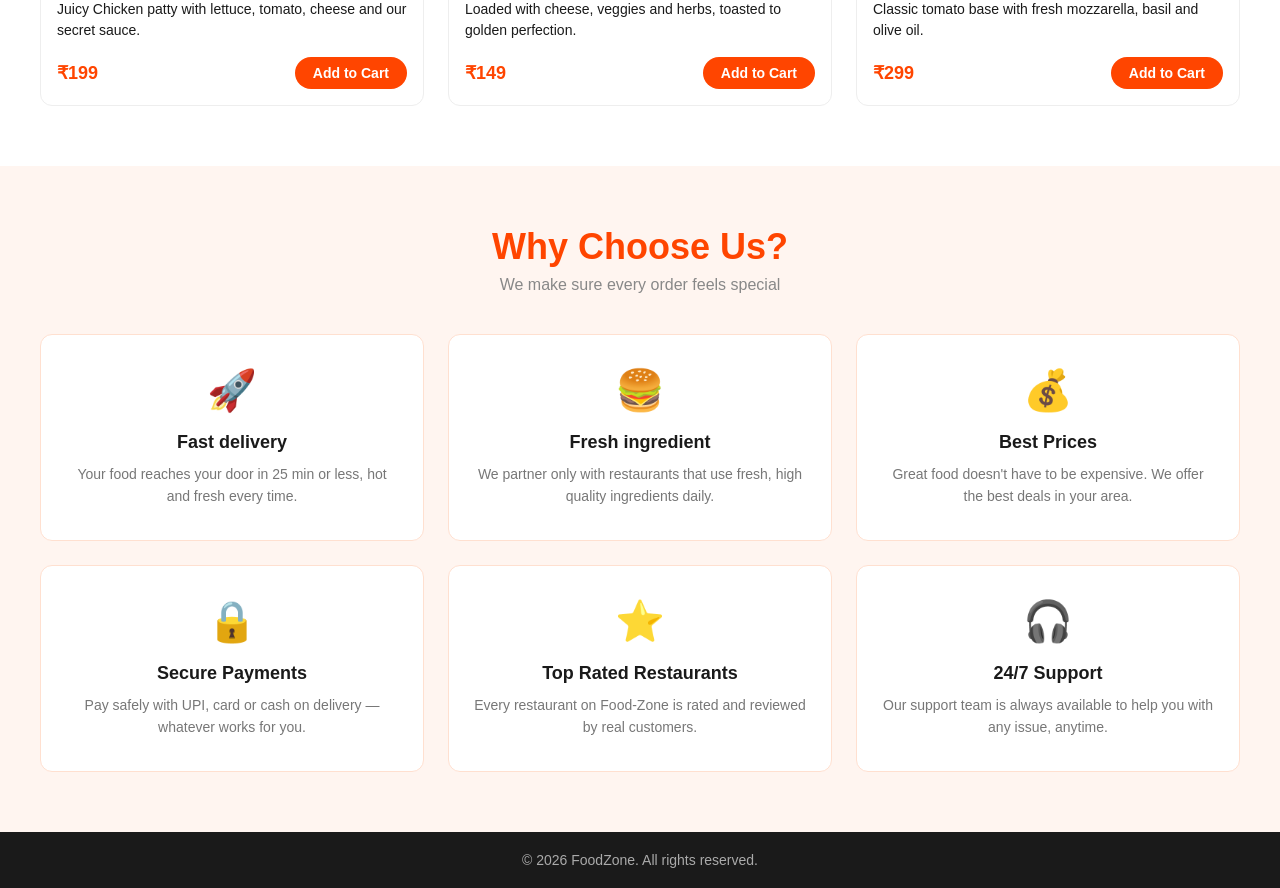
==== commit 4b74e8b2: "Implement authentication for user login" ====
--- a/index.html
+++ b/index.html
@@ -20,12 +20,30 @@
       <li><a href="#">Contact</a></li>
     </ul>
     <div class="nav-actions">
+      
+      <!-- Cart icon (always visible) -->
       <div class="nav-cart">
         <span class="cart-icon">🛒</span>
         <span class="cart-count">0</span>
       </div>
-      <button class="nav-btn">Order Now</button>
+
+      <!--STATE 1: Logged OUT - show Login + Order Now-->
+      <div id="nav-logged-out">
+        <a href="auth.html" class="nav-login-link">
+          <button class="nav-btn nav-btn--outline">Login</button>
+        </a>
+      <button class="nav-btn nav-btn--solid" onclick="scrollToMenu()">Order Now</button>
     </div>
+  
+      <!--STATE 2: Logged IN - show Avatar + Name + Logout-->
+
+      <div id="nav-logged-in">
+        <div class="nav-user-avatar" id="nav-avatar">👤</div>
+        <span class="nav-user-name" id="nav-user-name">Kushal</span>
+        <button class="nav-btn nav-btn--outline" onclick="logout()">Logout</button>
+      </div>
+      
+    </div>  
   </nav>
   <!--END NAVBAR-->
 
@@ -171,7 +189,7 @@
     </div>
   </section>
   <footer>
-    <p>© 2024 Food Zone. All rights reserved.</p>
+    <p>© 2026 FoodZone. All rights reserved.</p>
   </footer>
   <script src="js/main.js"></script>
 </body>
--- a/css/style.css
+++ b/css/style.css
@@ -3,100 +3,168 @@
   margin: 0;
   padding: 0;
   box-sizing: border-box;
-  font-family: 'Segoe UI', sans-serif;
+  font-family: 'Poppins', sans-serif;
+}
+:root {
+  --brand: #ff4500;
+  --brand-dark: #e03d00;
+  --brand-light: #fff5f0;
 }
 body {
   background-color: #fff;
   color: #333;
 }
+
 /*--NAVBAR--*/
 .navbar {
   display: flex;
   justify-content: space-between;
   align-items: center;
   padding: 10px 20px;
-  background-color: #ff4500;
+  background-color: var(--brand);
   box-shadow: 0 2px 8px rgba(0,0,0,0.15);
-  height: 90px;
-}
-.nav-logo h1{
-  color:#fff;
+  height: 70px;
+}
+.nav-logo h1 {
+  color: #fff;
   font-size: 24px;
   height: 40px;
 }
-
-.nav-logo img{
+.nav-logo img {
   height: 80px;
-  width:90px;
-}
-.nav-links{
+  width: 90px;
+}
+.nav-links {
   list-style: none;
   display: flex;
   gap: 32px;
 }
-.nav-links a{
+.nav-links a {
   text-decoration: none;
   color: #fff;
   font-size: 16px;
   font-weight: 500;
 }
 .nav-links a:hover {
-  color:#d0fdff;
-}
-.nav-btn{
-  background-color: #fff;
-  color: #ff4500;
-  border: none;
-  padding: 10px 22px;
-  border-radius: 25px;
-  font-size: 15px;
-  font-weight: 700;
+  color: #d0fdff;
+}
+
+/* ── NAV ACTIONS — wraps cart + buttons ── */
+.nav-actions {
+  display: flex;
+  align-items: center;
+  gap: 12px;
+}
+
+/* Cart icon */
+.nav-cart {
+  position: relative;
+  display: flex;
+  align-items: center;
   cursor: pointer;
 }
-.nav-btn:hover{
-  background-color: #ffe0d0;
-}
-/* Cart icon in navbar */
-.nav-actions {
-  display: flex;
-  align-items: center;
-  gap: 20px;               /* comfortable space between cart and button */
-}
-
-.nav-cart {
-  position: relative;       /* anchor for absolute badge */
-  display: flex;
-  align-items: center;
-  cursor: pointer;
-}
-
 .cart-icon {
-  font-size: 28px;          /* larger, more prominent basket */
+  font-size: 28px;
   line-height: 1;
 }
-
 .cart-count {
   position: absolute;
   top: -8px;
   right: -12px;
   background-color: #fff;
-  color: #ff4500;
+  color: var(--brand);
   font-size: 12px;
   font-weight: 700;
   min-width: 22px;
   height: 22px;
   padding: 0 5px;
-  border-radius: 50%;       /* perfect circle */
+  border-radius: 50%;
   display: flex;
   align-items: center;
   justify-content: center;
-  box-shadow: 0 2px 4px rgba(0, 0, 0, 0.1);
-  border: 2px solid #ff4500; /* ties in with brand color */
+  box-shadow: 0 2px 4px rgba(0,0,0,0.1);
+  border: 2px solid var(--brand);
   line-height: 1;
 }
+
+/* ── LOGGED OUT state: Login + Order Now ── */
+#nav-logged-out {
+  display: flex;
+  align-items: center;
+  gap: 10px;
+}
+/* Hidden by default — JS shows/hides */
+#nav-logged-in {
+  display: none;
+  align-items: center;
+  gap: 10px;
+}
+
+/* Shared base for both nav buttons */
+.nav-btn {
+  padding: 9px 20px;
+  border-radius: 25px;
+  font-size: 14px;
+  font-weight: 700;
+  cursor: pointer;
+  transition: background-color 0.2s, transform 0.15s, box-shadow 0.2s;
+  white-space: nowrap;
+}
+.nav-btn:hover {
+  transform: translateY(-1px);
+}
+
+/* Outline style — for Login button */
+.nav-btn--outline {
+  background-color: transparent;
+  color: #fff;
+  border: 2px solid #fff;
+}
+.nav-btn--outline:hover {
+  background-color: rgba(255,255,255,0.15);
+}
+
+/* Solid style — for Order Now button */
+.nav-btn--solid {
+  background-color: #fff;
+  color: var(--brand);
+  border: 2px solid #fff;
+}
+.nav-btn--solid:hover {
+  background-color: var(--brand-light);
+  box-shadow: 0 4px 12px rgba(0,0,0,0.15);
+}
+
+/* Remove underline from Login anchor */
+.nav-login-link {
+  text-decoration: none;
+}
+
+/* ── LOGGED IN state: avatar + name + logout ── */
+.nav-user-avatar {
+  width: 34px;
+  height: 34px;
+  border-radius: 50%;
+  background: rgba(255,255,255,0.25);
+  color: #fff;
+  font-size: 14px;
+  font-weight: 700;
+  display: flex;
+  align-items: center;
+  justify-content: center;
+  border: 2px solid rgba(255,255,255,0.6);
+  flex-shrink: 0;
+}
+.nav-user-name {
+  color: #fff;
+  font-size: 14px;
+  font-weight: 500;
+  white-space: nowrap;
+}
+
 /*--Hero Section--*/
 .hero {
-  min-height: 82vh;            /*flexible, not rigid */
+  min-height: 82vh;
   display: flex;
   align-items: center;
   padding: 0 8%;
@@ -106,18 +174,17 @@
   background-repeat: no-repeat;
   position: relative;
 }
-
 .hero::before {
   content: "";
   position: absolute;
   inset: 0;
   background: linear-gradient(
     to right,
-    rgba(0, 0, 0, 0.65) 20%,
-    rgba(0, 0, 0, 0.3)  45%,
-    rgba(0, 0, 0, 0)    70%
+    rgba(0,0,0,0.65) 20%,
+    rgba(0,0,0,0.3)  45%,
+    rgba(0,0,0,0)    70%
   );
-  z-index: 0;         /*stacking control */
+  z-index: 0;
 }
 .hero-content {
   position: relative;
@@ -129,18 +196,17 @@
   font-size: 48px;
   font-weight: bold;
 }
-
 .hero-content p {
   margin: 15px 0;
   color: #ddd;
 }
-.hero-buttons{
+.hero-buttons {
   display: flex;
   gap: 16px;
   flex-wrap: wrap;
 }
-.btn-primary{
-  background-color: #ff4500;
+.btn-primary {
+  background-color: var(--brand);
   color: #fff;
   border: none;
   padding: 14px 32px;
@@ -149,22 +215,22 @@
   font-weight: 700;
   cursor: pointer;
 }
-.btn-primary:hover{
-  background-color:#e03d00;
-}
-.btn-secondary{                               
+.btn-primary:hover {
+  background-color: var(--brand-dark);
+}
+.btn-secondary {
   background-color: transparent;
-  color: #ff4500;
-  border: 2px solid #ff4500;
-  padding: 14px 32px;                     
+  color: var(--brand);
+  border: 2px solid var(--brand);
+  padding: 14px 32px;
   border-radius: 25px;
   font-size: 16px;
   font-weight: 700;
   cursor: pointer;
   transition: all 0.3s ease;
 }
-.btn-secondary:hover{
-  background-color: #ff4500;
+.btn-secondary:hover {
+  background-color: var(--brand);
   color: #fff;
 }
 
@@ -173,45 +239,33 @@
   padding: 60px 40px;
   background-color: #fff;
 }
-
-/* Section heading in center */
 .menu-header {
   text-align: center;
   margin-bottom: 40px;
 }
-.menu-header h2{
+.menu-header h2 {
   font-size: 36px;
   color: #ff4500;
   margin-bottom: 8px;
 }
-.menu-header p{
+.menu-header p {
   font-size: 16px;
-  color:  #888;
-}
-
-/* Grid — 3 cards per row */
-.menu-grid{
+  color: #888;
+}
+.menu-grid {
   display: grid;
   grid-template-columns: repeat(3, 1fr);
   gap: 24px;
-  /*
-    gap: 24px adds space 
-    between cards both 
-    horizontally and vertically
-  */
-}
-
-/* Individual card */
+}
 .card {
   display: flex;
   flex-direction: column;
-  height: 100%;          /* ensures all cards stretch to same height in grid row */
+  height: 100%;
   border: 1px solid #eee;
   border-radius: 12px;
   overflow: hidden;
   transition: transform 0.2s, box-shadow 0.2s;
 }
-
 .card:hover {
   transform: translateY(-6px);
   box-shadow: 0 12px 28px rgba(0,0,0,0.1);
@@ -220,46 +274,38 @@
   width: 100%;
   height: 200px;
   object-fit: cover;
-  /*
-    object-fit: cover is like 
-    background-size: cover but for <img>
-    It fills the space without stretching
-  */
-}
-/* Let the card body take up remaining space and push footer down */
+}
 .card-body {
   display: flex;
   flex-direction: column;
-  flex: 1;               /* expands to fill leftover vertical space */
+  flex: 1;
   padding: 16px;
 }
-.card-body h3{
+.card-body h3 {
   font-size: 18px;
   color: #1a1a1a;
   margin-bottom: 8px;
 }
-/* Description paragraph can grow, but footer stays at bottom */
 .card-body p {
-  flex: 1;               /* allows paragraph to expand, pushing footer to end */
+  flex: 1;
   font-size: 14px;
   color: #1a1a1a;
   line-height: 1.5;
   margin-bottom: 16px;
 }
-/* Footer stays anchored at bottom */
 .card-footer {
   display: flex;
   justify-content: space-between;
   align-items: center;
-  margin-top: auto;       /* extra safety to keep at bottom */
+  margin-top: auto;
 }
 .price {
-  font-size:18px;
-  font-weight: 700;
-  color:#ff4500;
+  font-size: 18px;
+  font-weight: 700;
+  color: var(--brand);
 }
 .card-btn {
-  background-color:  #ff4500;
+  background-color: var(--brand);
   color: #fff;
   border: none;
   padding: 8px 18px;
@@ -267,13 +313,15 @@
   font-weight: 600;
   border-radius: 20px;
   cursor: pointer;
+  transition: background-color 0.2s;
 }
 .card-btn:hover {
-  background-color: #e03d00;
-}
-/*Features- Section */
+  background-color: var(--brand-dark);
+}
+
+/* Features Section */
 .features {
-  background-color: #fff5f0;
+  background-color: var(--brand-light);
   padding: 60px 40px;
 }
 .features-header {
@@ -282,22 +330,20 @@
 }
 .features-header h2 {
   font-size: 36px;
-  color:  #ff4500;
+  color: var(--brand);
   margin-bottom: 8px;
 }
-.features-header p{
+.features-header p {
   font-size: 16px;
   color: #888;
 }
-/* Grid — 3 feature boxes per row */
 .features-grid {
   display: grid;
   grid-template-columns: repeat(3, 1fr);
-  gap:24px;
-}
-/* Individual feature box */
-.feature-box{
-  background-color:#fff;
+  gap: 24px;
+}
+.feature-box {
+  background-color: #fff;
   border-radius: 12px;
   padding: 32px 24px;
   text-align: center;
@@ -308,106 +354,71 @@
   transform: translateY(-6px);
   box-shadow: 0px 12px 28px rgba(0,0,0,0.08);
 }
-/* Big emoji icon */
 .feature-icon {
   font-size: 40px;
   margin-bottom: 18px;
 }
-.feature-box h3{
+.feature-box h3 {
   font-size: 18px;
   color: #1a1a1a;
   margin-bottom: 10px;
   font-weight: 700;
 }
-.feature-box p{
+.feature-box p {
   font-size: 14px;
   line-height: 1.6;
   color: #777;
 }
+
+/* Footer */
+footer {
+  background-color: #1a1a1a;
+  color: #aaa;
+  text-align: center;
+  padding: 20px;
+  font-size: 14px;
+}
+
 /* =============================================
-   RESPONSIVE — ALL MEDIA QUERIES IN ONE PLACE
+   RESPONSIVE
 ============================================= */
-/* TABLET */
 @media (max-width: 1024px) {
-
-  /* tighten navbar padding on smaller screens */
   .navbar { padding: 14px 24px; }
   .nav-links { gap: 20px; }
-  .nav-cart {
-    display: flex;  /* keep cart visible on mobile even when nav links hide */
-  }
-  .cart-icon {
-    font-size: 20px;  /* slightly smaller on mobile */
-  }
-  
-  /* reduce hero padding and font size */
   .hero { padding: 60px 30px; }
   .hero-content h1 { font-size: 38px; }
-
-  /* menu becomes 2 columns instead of 3 */
   .menu { padding: 50px 30px; }
   .menu-grid { grid-template-columns: repeat(2, 1fr); }
-
-  /* features becomes 2 columns instead of 3 */
   .features { padding: 50px 30px; }
   .features-grid { grid-template-columns: repeat(2, 1fr); }
 }
 
-
-/* MOBILE */
 @media (max-width: 768px) {
-
-  /* less padding on navbar */
   .navbar { padding: 14px 20px; }
-
-  /* hide nav links on mobile — no space for them */
   .nav-links { display: none; }
-  .nav-btn { display: none; }
+  .nav-user-name { display: none; } /* hide "Hey, name!" on mobile, keep avatar */
+  .nav-btn { padding: 8px 14px; font-size: 13px; }
   .nav-logo h1 { font-size: 20px; }
-
-  /* hero gets smaller padding and font */
   .hero { padding: 50px 20px; min-height: auto; }
   .hero-content h1 { font-size: 30px; }
   .hero-content p { font-size: 15px; }
-
-  /* buttons stack vertically instead of side by side */
   .hero-buttons { flex-direction: column; gap: 12px; }
   .btn-primary, .btn-secondary { width: 100%; text-align: center; }
-
-  /* menu becomes 1 column */
   .menu { padding: 40px 20px; }
   .menu-header h2 { font-size: 26px; }
   .menu-grid { grid-template-columns: 1fr; }
-
-  /* features becomes 1 column */
   .features { padding: 40px 20px; }
   .features-header h2 { font-size: 26px; }
   .features-grid { grid-template-columns: 1fr; }
-    .cart-icon {
-      font-size: 24px;
-    }
-    .cart-count {
-      min-width: 20px;
-      height: 20px;
-      font-size: 11px;
-      top: -6px;
-      right: -10px;
-    }
-  }
-
-
-/* SMALL PHONES */
+  .cart-icon { font-size: 24px; }
+  .cart-count { min-width: 20px; height: 20px; font-size: 11px; top: -6px; right: -10px; }
+}
+
 @media (max-width: 480px) {
-
-  /* even smaller font for tiny screens */
   .hero-content h1 { font-size: 24px; }
   .hero-content p { font-size: 14px; }
-
-  /* shorter card image on tiny phones */
   .card img { height: 160px; }
   .card-body h3 { font-size: 16px; }
-
-  /* slightly smaller emoji and less padding */
   .feature-icon { font-size: 32px; }
   .feature-box { padding: 24px 16px; }
   .feature-box h3 { font-size: 16px; }
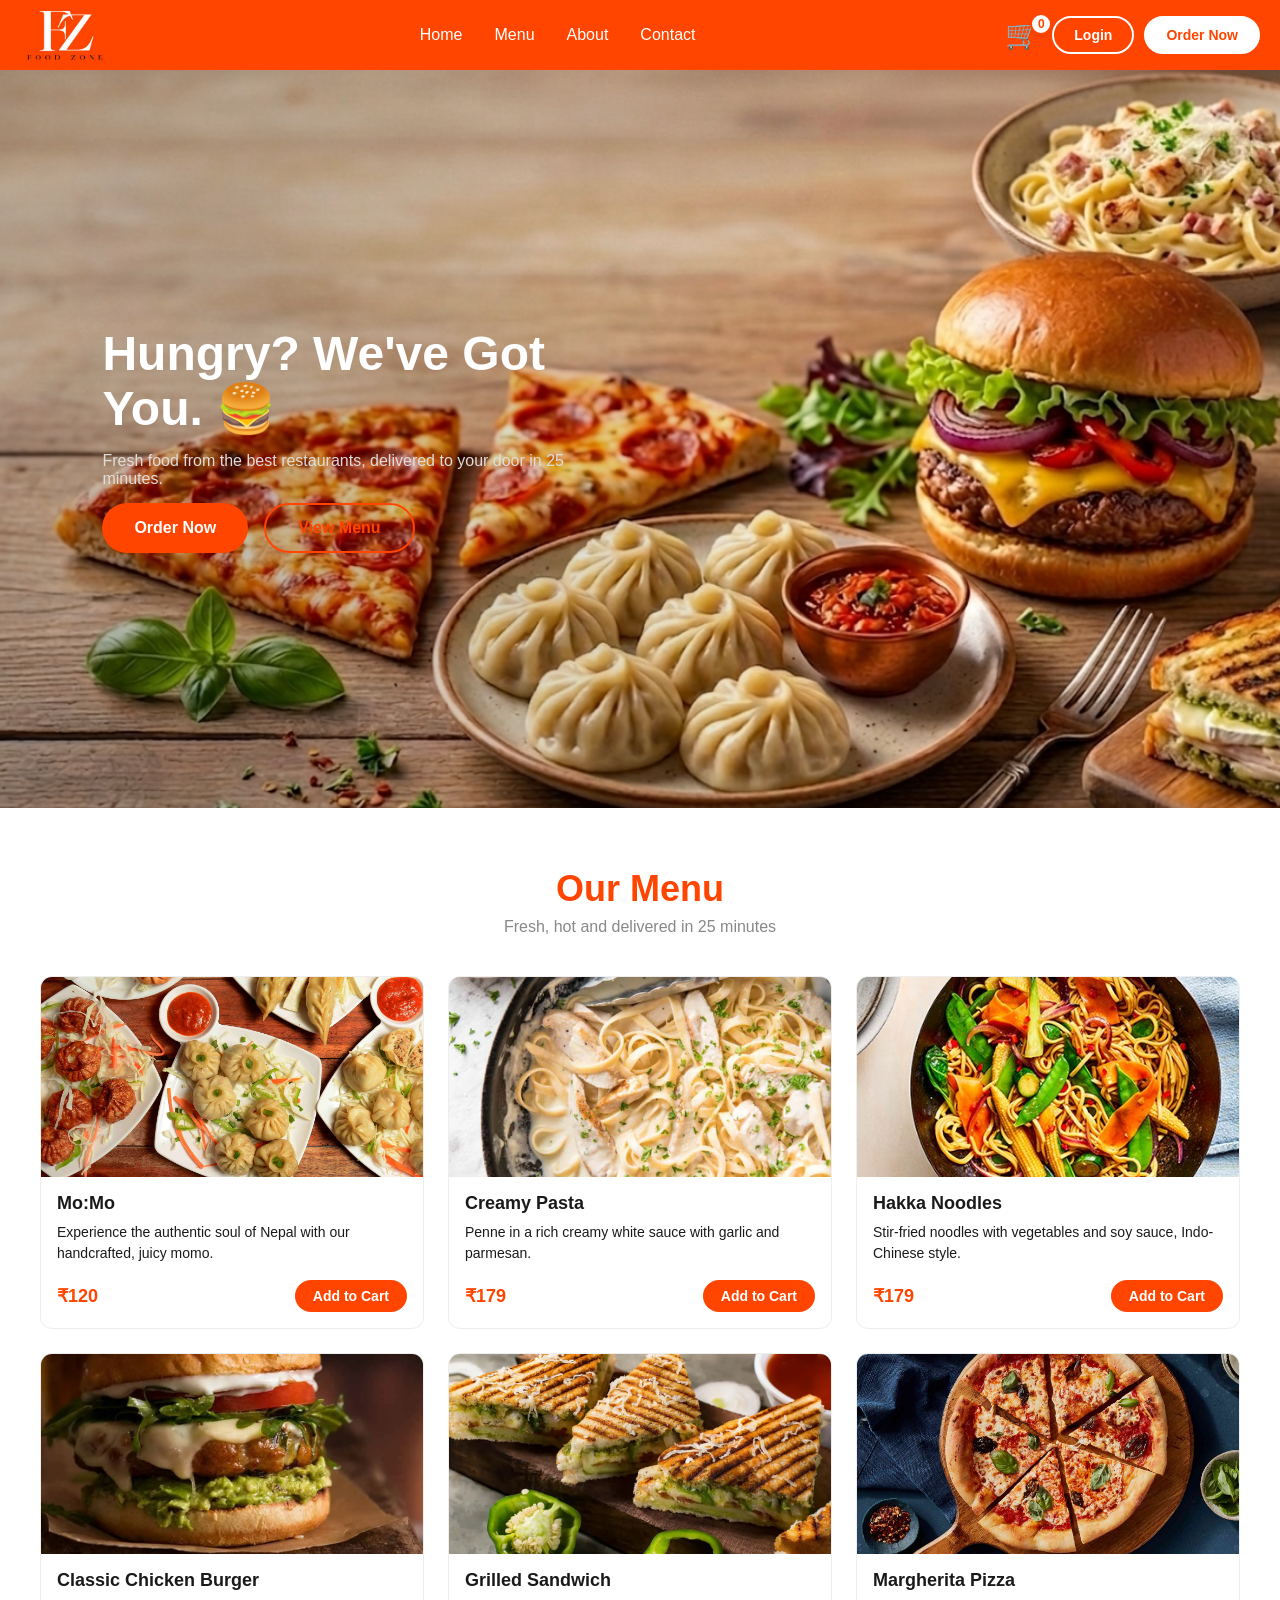
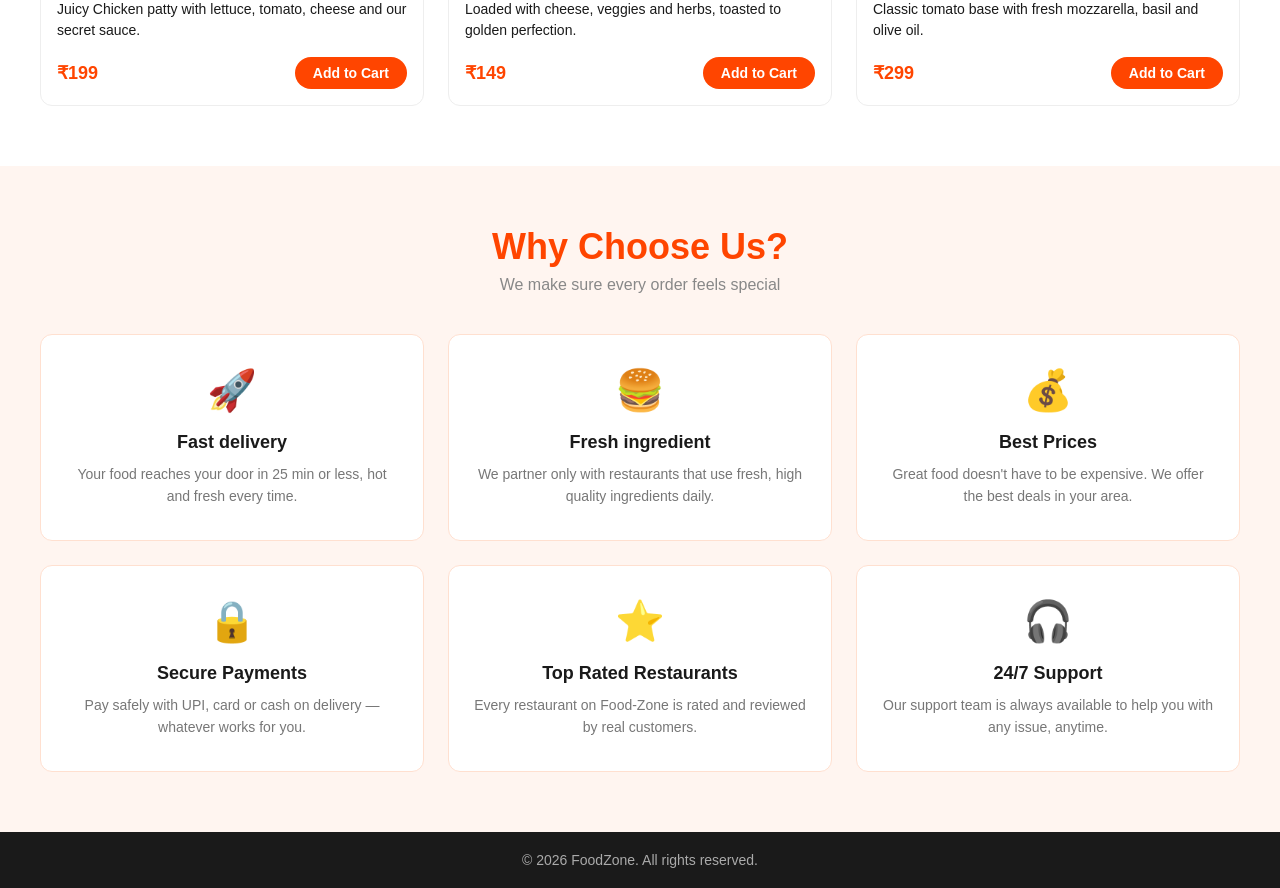
==== commit 304bdcb9: "Add login and signup authencation page" ====
--- a/index.html
+++ b/index.html
@@ -42,7 +42,6 @@
         <span class="nav-user-name" id="nav-user-name">Kushal</span>
         <button class="nav-btn nav-btn--outline" onclick="logout()">Logout</button>
       </div>
-      
     </div>  
   </nav>
   <!--END NAVBAR-->
@@ -53,8 +52,8 @@
     <h1>Hungry? We've Got You. &#127828;</h1>
     <p>Fresh food from the best restaurants, delivered to your door in 25 minutes.</p>
     <div class="hero-buttons">
-      <button class="btn-primary">Order Now</button>
-      <button class="btn-secondary">View Menu</button>
+      <button class="btn-primary" onclick="handleOrderNow()">Order Now</button>
+      <button class="btn-secondary" onclick="scrollToMenuDirect()">View Menu</button>
     </div>
   </div>
 </section>
@@ -75,7 +74,7 @@
         <p>Experience the authentic soul of Nepal with our handcrafted, juicy momo.</p>
         <div class="card-footer">
           <span class="price">₹120</span>
-          <button class="card-btn">Add to Cart</button>
+          <button class="card-btn" onclick="handleAddToCart(this)">Add to Cart</button>
         </div>
       </div>
     </div>
@@ -87,7 +86,7 @@
         <p>Penne in a rich creamy white sauce with garlic and parmesan.</p>
         <div class="card-footer">
           <span class="price">₹179</span>
-          <button class="card-btn">Add to Cart</button>
+          <button class="card-btn" onclick="handleAddToCart(this)">Add to Cart</button>
         </div>
       </div>
     </div>
@@ -99,7 +98,7 @@
         <p>Stir-fried noodles with vegetables and soy sauce, Indo-Chinese style.</p>
         <div class="card-footer">
           <span class="price">₹179</span>
-          <button class="card-btn">Add to Cart</button>
+          <button class="card-btn" onclick="handleAddToCart(this)">Add to Cart</button>
         </div>
       </div>
     </div>
@@ -111,7 +110,7 @@
         <p>Juicy Chicken patty with lettuce, tomato, cheese and our secret sauce.</p>
         <div class="card-footer">
           <span class="price">₹199</span>
-          <button class="card-btn">Add to Cart</button>
+          <button class="card-btn" onclick="handleAddToCart(this)">Add to Cart</button>
         </div>
       </div>
     </div>
@@ -123,7 +122,7 @@
         <p>Loaded with cheese, veggies and herbs, toasted to golden perfection.</p>
         <div class="card-footer">
           <span class="price">₹149</span>
-          <button class="card-btn">Add to Cart</button>
+          <button class="card-btn" onclick="handleAddToCart(this)">Add to Cart</button>
         </div>
       </div>
     </div>
@@ -135,7 +134,7 @@
         <p>Classic tomato base with fresh mozzarella, basil and olive oil.</p>
         <div class="card-footer">
           <span class="price">₹299</span>
-          <button class="card-btn">Add to Cart</button>
+          <button class="card-btn" onclick="handleAddToCart(this)">Add to Cart</button>
         </div>
       </div>
     </div>
--- a/css/style.css
+++ b/css/style.css
@@ -169,10 +169,13 @@
   align-items: center;
   padding: 0 8%;
   background-image: url("../images/hero-food.png");
-  background-size: cover;
-  background-position: center center;
+  background-size: 110% auto;
+  background-position: left center;
   background-repeat: no-repeat;
+  background-color: #222;
   position: relative;
+  overflow: hidden;
+  animation: hero-bg-pan 18s ease-in-out infinite alternate;
 }
 .hero::before {
   content: "";
@@ -180,11 +183,26 @@
   inset: 0;
   background: linear-gradient(
     to right,
-    rgba(0,0,0,0.65) 20%,
-    rgba(0,0,0,0.3)  45%,
-    rgba(0,0,0,0)    70%
+    rgba(0,0,0,0.35) 18%,
+    rgba(0,0,0,0.18) 44%,
+    rgba(0,0,0,0) 72%
   );
   z-index: 0;
+  opacity: 0.7;
+  animation: hero-overlay-fade 18s ease-in-out infinite alternate;
+}
+.hero::after {
+  content: "";
+  position: absolute;
+  inset: 0;
+  pointer-events: none;
+  background-image: radial-gradient(circle at top right, rgba(255,255,255,0.08), transparent 28%),
+                    radial-gradient(circle at left center, rgba(255,120,0,0.06), transparent 20%);
+  mix-blend-mode: screen;
+  opacity: 0.45;
+  transform: scale(1.05);
+  animation: hero-shimmer 18s ease-in-out infinite alternate;
+  z-index: 1;
 }
 .hero-content {
   position: relative;
@@ -232,6 +250,33 @@
 .btn-secondary:hover {
   background-color: var(--brand);
   color: #fff;
+}
+
+@keyframes hero-bg-pan {
+  from {
+    background-position: left center;
+  }
+  to {
+    background-position: 60% center;
+  }
+}
+
+@keyframes hero-overlay-fade {
+  from {
+    opacity: 0.75;
+  }
+  to {
+    opacity: 0.9;
+  }
+}
+
+@keyframes hero-shimmer {
+  from {
+    transform: scale(1.05);
+  }
+  to {
+    transform: scale(1.08);
+  }
 }
 
 /* Menu Section */
